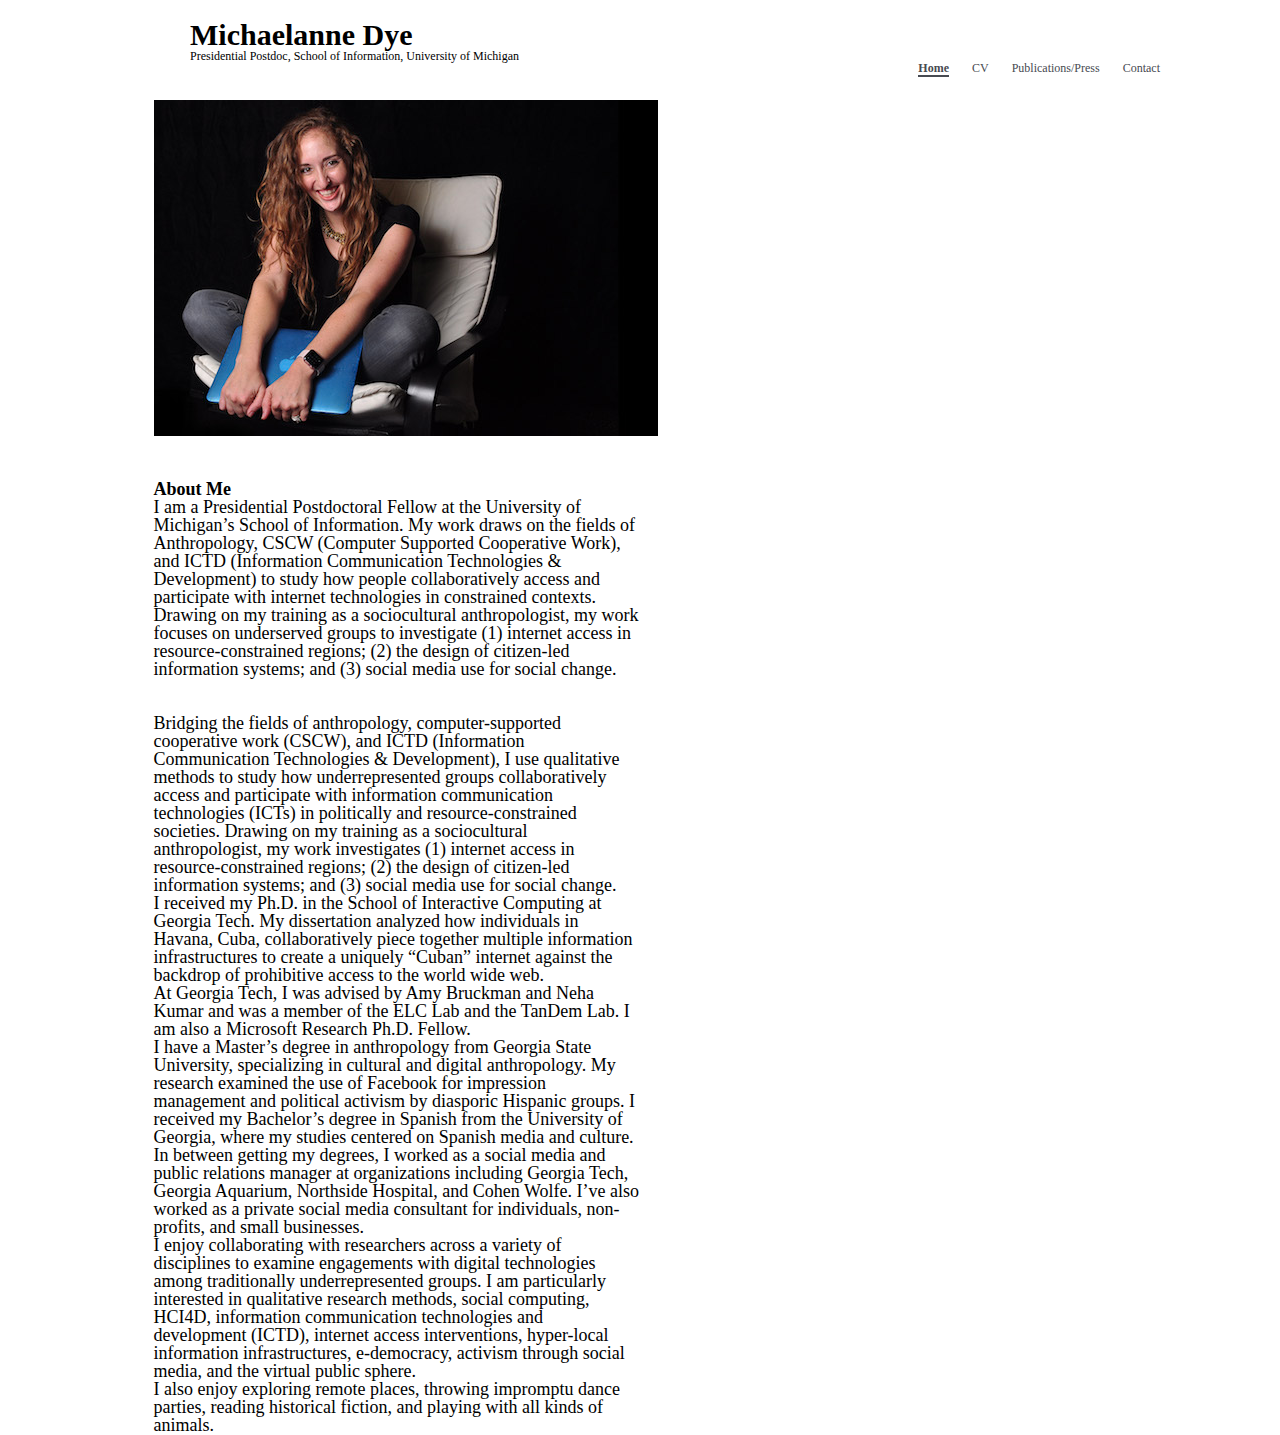
==== index.html @ f18c7cf3 "Add files via upload" ====
<html>
	<head>
		<meta charset="utf-8">
		<link rel="stylesheet" type="text/css" href="css/html5reset.css">
		<link rel="stylesheet" type="text/css" href="css/style.css">
		<title>Michaelanne Dye</title>

	</head>

	<body>
    <div class="skip"><a href="#main_index">Skip to Main Content</a></div>
    <div class="wrapper">
			<div class = "nav">
				<header id="main">
						<h1>Michaelanne Dye</h1>
						<p>Presidential Postdoc, School of Information, University of Michigan</p>
				</header>
				<nav>
					<ul>
						<li><a href="index.html" class = "active">Home</a></li>
						<li><a href="about.html">CV</a></li>
						<li><a href="portfolio.html">Publications/Press</a></li>
						<li><a href="contact.html">Contact</a></li>
					</ul>
				</nav>
			</div>
		<div class = "container">
			<div class="about-image">
				<img src="images/michaelanne3.jpg" id = "me" alt = "picture of me">
			</div>
			<div class="summary">
				<h2>About Me</h2>
				<p>I am a Presidential Postdoctoral Fellow at the University of Michigan’s School of Information.  My work draws on the fields of Anthropology, CSCW (Computer Supported Cooperative Work), and ICTD (Information Communication Technologies & Development) to study how people collaboratively access and participate with internet technologies in constrained contexts.</p>
				<p>Drawing on my training as a sociocultural anthropologist, my work focuses on underserved groups to investigate (1) internet access in resource-constrained regions; (2) the design of citizen-led information systems; and (3) social media use for social change.</p>
				<br>
				<br>
				<p>Bridging the fields of anthropology, computer-supported cooperative work (CSCW), and ICTD (Information Communication Technologies & Development), I use qualitative methods to study how underrepresented groups collaboratively access and participate with information communication technologies (ICTs) in politically and resource-constrained societies. Drawing on my training as a sociocultural anthropologist, my work investigates (1) internet access in resource-constrained regions; (2) the design of citizen-led information systems; and (3) social media use for social change.</p>
				<p>I received my Ph.D. in the School of Interactive Computing at Georgia Tech. My dissertation analyzed how individuals in Havana, Cuba, collaboratively piece together multiple information infrastructures to create a uniquely “Cuban” internet against the backdrop of prohibitive access to the world wide web.</p>
				<p>At Georgia Tech, I was advised by Amy Bruckman and Neha Kumar and was a member of the ELC Lab and the TanDem Lab.  I am also a Microsoft Research Ph.D. Fellow.</p>
				<p>I have a Master’s degree in anthropology from Georgia State University, specializing in cultural and digital anthropology. My research examined the use of Facebook for impression management and political activism by diasporic Hispanic groups. I received my Bachelor’s degree in Spanish from the University of Georgia, where my studies centered on Spanish media and culture.</p>
				<p>In between getting my degrees, I worked as a social media and public relations manager at organizations including Georgia Tech, Georgia Aquarium, Northside Hospital, and Cohen Wolfe. I’ve also worked as a private social media consultant for individuals, non-profits, and small businesses.</p>
				<p>I enjoy collaborating with researchers across a variety of disciplines to examine engagements with digital technologies among traditionally underrepresented groups. I am particularly interested in qualitative research methods, social computing, HCI4D, information communication technologies and development (ICTD), internet access interventions, hyper-local information infrastructures, e-democracy, activism through social media, and the virtual public sphere.</p>
				<p>I also enjoy exploring remote places, throwing impromptu dance parties, reading historical fiction, and playing with all kinds of animals.</p>
			</div>
		</div>
		

    </div>
    <footer>
      <div id="footer">
        <div class="footer_container">
          <a href="mailto:jezzhang@umich.edu" aria-label="Mail" target="_blank"><i class="fas fa-envelope"></i></a>
          <a href="https://www.linkedin.com/in/jessica-zhang-287b08150/" aria-label="Linkedin" target="_blank"><i class="fab fa-linkedin"></i></a>
          <a href="https://github.com/jezzhang/" aria-label="Github" target="-blank"><i class="fab fa-github"></i></a>
          <a href="https://www.facebook.com/jezzhang10" aria-label="Facebook" target="_blank"><i class="fab fa-facebook-square"></i></a>
        </div>
      </div>
    </footer>
  </body>
</html>
---- css/style.css ----
/* overlapping style */
html{
    scroll-behavior: smooth;

}

body{
  background-color: white;
  font-size: 18px;
  margin: 0;
  padding: 0;
}

.nav{
  vertical-align: middle;
  grid-column: 1 / -1;
  grid-row: 1 / span 1;

  grid-template-columns: 50% 50%;
  grid-template-rows: 1fr;

  font-size: 12px;
  background-color: #ffffff;
  padding: 20px;
  margin-left: 20px;
  padding-right: 100px;

}

#main {
  grid-column: 1 / span 1;
  grid-row: 1 / -1;

	margin: none;
  display: inline-block;
  text-align: left;
  padding-left: 150px;

}

nav {
  grid-column: 2 s/ span 1;
  grid-row: 1 / -1;
  text-align: right;

}

nav ul{
  list-style-type: none;
}

nav li{
  padding-right: 20px;
  display: inline-block;
}

nav a{
  color: #474A51;
  text-decoration: none;
}

nav a:hover{
  border-bottom: 1px solid #474A51;
}

nav a.active {
  border-bottom: 2px solid #474A51;
  background-color: transparent;
  font-weight: bold;

}


.skip a{
  background: white;
  left: 0;
  padding: 6px;
  position: absolute;
  top: -40px;
  -webkit-transition: top 1s ease-out;
  transition: top 1s ease-out;
  z-index: 1;
}

.skip a:focus{
  top:0px;
}

#footer {
  padding: 60px 0 40px;
  display: flex;
  align-items: center;
  justify-content: center;
  text-align: center;

  width: 100%;
}

h1 {
  font-size: 30px;

}


/* home page styling */

.wrapper{
  display: grid;
  grid-template-columns: 1fr;
  grid-template-rows: 80px 1fr 80px;

}

.container{
  grid-column: 1 / -1;
  grid-row: 2 / span 1;

  display: grid;
  grid-template-columns: 12% 38% 38% 12%;
  grid-template-rows: 400px 400px;

}

.about-image {
  padding-top: 20px;
  grid-column: 2 / 3;
  grid-row: 1 / span 1;

}

.summary {
  grid-column: 2 / span 1;
  grid-row: 2 / span 1;
}
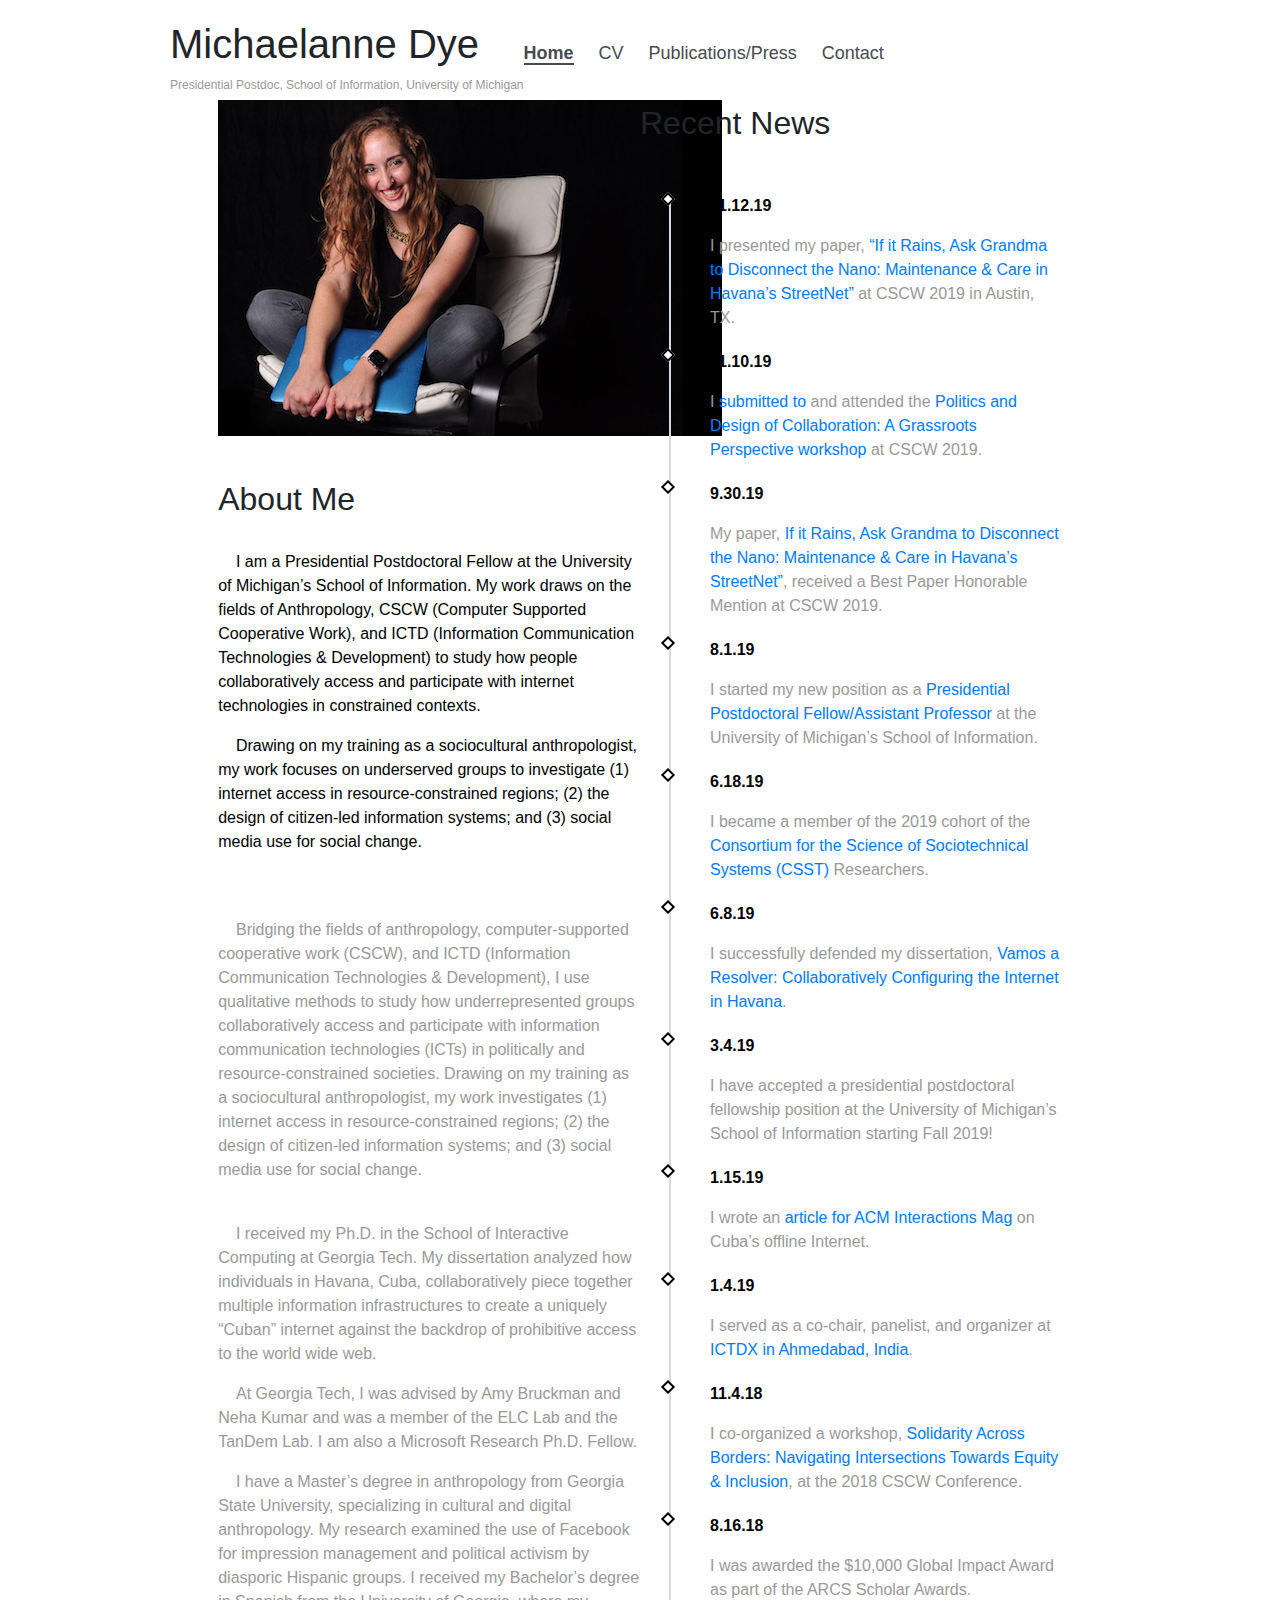
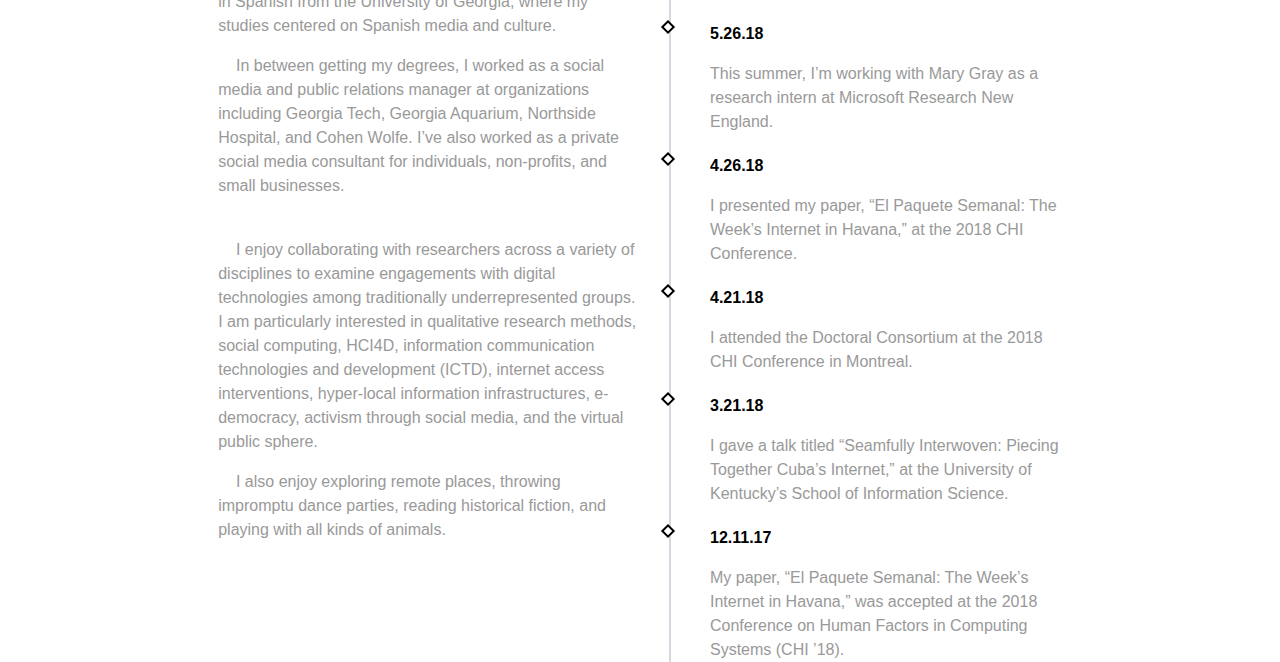
==== commit f75eabd3: "Add files via upload" ====
--- a/index.html
+++ b/index.html
@@ -3,6 +3,14 @@
 		<meta charset="utf-8">
 		<link rel="stylesheet" type="text/css" href="css/html5reset.css">
 		<link rel="stylesheet" type="text/css" href="css/style.css">
+
+		<link href="//maxcdn.bootstrapcdn.com/bootstrap/4.1.1/css/bootstrap.min.css" rel="stylesheet" id="bootstrap-css">
+		<script src="//maxcdn.bootstrapcdn.com/bootstrap/4.1.1/js/bootstrap.min.js"></script>
+		<script src="//cdnjs.cloudflare.com/ajax/libs/jquery/3.2.1/jquery.min.js"></script>
+
+		<link href="https://fonts.googleapis.com/css?family=Lato&display=swap" rel="stylesheet">
+
+
 		<title>Michaelanne Dye</title>
 
 	</head>
@@ -19,7 +27,7 @@
 					<ul>
 						<li><a href="index.html" class = "active">Home</a></li>
 						<li><a href="about.html">CV</a></li>
-						<li><a href="portfolio.html">Publications/Press</a></li>
+						<li><a href="publications.html">Publications/Press</a></li>
 						<li><a href="contact.html">Contact</a></li>
 					</ul>
 				</nav>
@@ -30,20 +38,94 @@
 			</div>
 			<div class="summary">
 				<h2>About Me</h2>
-				<p>I am a Presidential Postdoctoral Fellow at the University of Michigan’s School of Information.  My work draws on the fields of Anthropology, CSCW (Computer Supported Cooperative Work), and ICTD (Information Communication Technologies & Development) to study how people collaboratively access and participate with internet technologies in constrained contexts.</p>
-				<p>Drawing on my training as a sociocultural anthropologist, my work focuses on underserved groups to investigate (1) internet access in resource-constrained regions; (2) the design of citizen-led information systems; and (3) social media use for social change.</p>
+				<br>
+				<p class = "important_about">&nbsp;&nbsp;&nbsp;&nbsp;I am a Presidential Postdoctoral Fellow at the University of Michigan’s School of Information.  My work draws on the fields of Anthropology, CSCW (Computer Supported Cooperative Work), and ICTD (Information Communication Technologies & Development) to study how people collaboratively access and participate with internet technologies in constrained contexts.</p>
+				<p class = "important_about">&nbsp;&nbsp;&nbsp;&nbsp;Drawing on my training as a sociocultural anthropologist, my work focuses on underserved groups to investigate (1) internet access in resource-constrained regions; (2) the design of citizen-led information systems; and (3) social media use for social change.</p>
 				<br>
 				<br>
-				<p>Bridging the fields of anthropology, computer-supported cooperative work (CSCW), and ICTD (Information Communication Technologies & Development), I use qualitative methods to study how underrepresented groups collaboratively access and participate with information communication technologies (ICTs) in politically and resource-constrained societies. Drawing on my training as a sociocultural anthropologist, my work investigates (1) internet access in resource-constrained regions; (2) the design of citizen-led information systems; and (3) social media use for social change.</p>
-				<p>I received my Ph.D. in the School of Interactive Computing at Georgia Tech. My dissertation analyzed how individuals in Havana, Cuba, collaboratively piece together multiple information infrastructures to create a uniquely “Cuban” internet against the backdrop of prohibitive access to the world wide web.</p>
-				<p>At Georgia Tech, I was advised by Amy Bruckman and Neha Kumar and was a member of the ELC Lab and the TanDem Lab.  I am also a Microsoft Research Ph.D. Fellow.</p>
-				<p>I have a Master’s degree in anthropology from Georgia State University, specializing in cultural and digital anthropology. My research examined the use of Facebook for impression management and political activism by diasporic Hispanic groups. I received my Bachelor’s degree in Spanish from the University of Georgia, where my studies centered on Spanish media and culture.</p>
-				<p>In between getting my degrees, I worked as a social media and public relations manager at organizations including Georgia Tech, Georgia Aquarium, Northside Hospital, and Cohen Wolfe. I’ve also worked as a private social media consultant for individuals, non-profits, and small businesses.</p>
-				<p>I enjoy collaborating with researchers across a variety of disciplines to examine engagements with digital technologies among traditionally underrepresented groups. I am particularly interested in qualitative research methods, social computing, HCI4D, information communication technologies and development (ICTD), internet access interventions, hyper-local information infrastructures, e-democracy, activism through social media, and the virtual public sphere.</p>
-				<p>I also enjoy exploring remote places, throwing impromptu dance parties, reading historical fiction, and playing with all kinds of animals.</p>
+				<p>&nbsp;&nbsp;&nbsp;&nbsp;Bridging the fields of anthropology, computer-supported cooperative work (CSCW), and ICTD (Information Communication Technologies & Development), I use qualitative methods to study how underrepresented groups collaboratively access and participate with information communication technologies (ICTs) in politically and resource-constrained societies. Drawing on my training as a sociocultural anthropologist, my work investigates (1) internet access in resource-constrained regions; (2) the design of citizen-led information systems; and (3) social media use for social change.</p>
+				<br>
+				<p>&nbsp;&nbsp;&nbsp;&nbsp;I received my Ph.D. in the School of Interactive Computing at Georgia Tech. My dissertation analyzed how individuals in Havana, Cuba, collaboratively piece together multiple information infrastructures to create a uniquely “Cuban” internet against the backdrop of prohibitive access to the world wide web.</p>
+				<p>&nbsp;&nbsp;&nbsp;&nbsp;At Georgia Tech, I was advised by Amy Bruckman and Neha Kumar and was a member of the ELC Lab and the TanDem Lab.  I am also a Microsoft Research Ph.D. Fellow.</p>
+				<p>&nbsp;&nbsp;&nbsp;&nbsp;I have a Master’s degree in anthropology from Georgia State University, specializing in cultural and digital anthropology. My research examined the use of Facebook for impression management and political activism by diasporic Hispanic groups. I received my Bachelor’s degree in Spanish from the University of Georgia, where my studies centered on Spanish media and culture.</p>
+				<p>&nbsp;&nbsp;&nbsp;&nbsp;In between getting my degrees, I worked as a social media and public relations manager at organizations including Georgia Tech, Georgia Aquarium, Northside Hospital, and Cohen Wolfe. I’ve also worked as a private social media consultant for individuals, non-profits, and small businesses.</p>
+				<br>
+				<p>&nbsp;&nbsp;&nbsp;&nbsp;I enjoy collaborating with researchers across a variety of disciplines to examine engagements with digital technologies among traditionally underrepresented groups. I am particularly interested in qualitative research methods, social computing, HCI4D, information communication technologies and development (ICTD), internet access interventions, hyper-local information infrastructures, e-democracy, activism through social media, and the virtual public sphere.</p>
+				<p>&nbsp;&nbsp;&nbsp;&nbsp;I also enjoy exploring remote places, throwing impromptu dance parties, reading historical fiction, and playing with all kinds of animals.</p>
+			</div>
+			<div class="news">
+				<br>
+				<h2>Recent News</h2>
+				<br>
+				<ul class="timeline">
+					<li>
+						<p class="date">11.12.19</p>
+						<p> I presented my paper, <a href="https://michaelannedye.files.wordpress.com/2019/09/mdye_snet_2019.pdf">“If it Rains, Ask Grandma to Disconnect the Nano: Maintenance & Care in Havana’s StreetNet”</a> at CSCW 2019 in Austin, TX.</p>
+					</li>
+					<li>
+						<p class="date">11.10.19</p>
+						<p>I <a href= "https://cscw2019grassrootspolitics.files.wordpress.com/2019/10/mdye_cscw_grassroots_workshop-1.pdf"> submitted to</a> and attended the <a href="https://cscw2019grassrootspolitics.wordpress.com/"> Politics and Design of Collaboration: A Grassroots Perspective workshop</a> at CSCW 2019.</p>
+					</li>
+					<li>
+						<p class="date">9.30.19</p>
+						<p>My paper, <a href= "https://michaelannedye.files.wordpress.com/2019/09/mdye_snet_2019.pdf"> If it Rains, Ask Grandma to Disconnect the Nano: Maintenance & Care in Havana’s StreetNet”</a>, received a Best Paper Honorable Mention at CSCW 2019.</p>
+					</li>
+					<li>
+						<p class="date">8.1.19</p>
+						<p>I started my new position as a <a href = "http://presidentspostdoc.umich.edu/fellows.php"> Presidential Postdoctoral Fellow/Assistant Professor </a> at the University of Michigan’s School of Information.</p>
+					</li>
+					<li>
+						<p class="date">6.18.19</p>
+						<p>I became a member of the 2019 cohort of the <a href = "https://sociotech.net/about-csst/"> Consortium for the Science of Sociotechnical Systems (CSST)</a> Researchers.</p>
+					</li>
+					<li>
+						<p class="date">6.8.19</p>
+						<p>I successfully defended my dissertation, <a href="https://smartech.gatech.edu/bitstream/handle/1853/61759/DYE-DISSERTATION-2019.pdf"> Vamos a Resolver: Collaboratively Configuring the Internet in Havana</a>.</p>
+					</li>
+					<li>
+						<p class="date">3.4.19</p>
+						<p>I have accepted a presidential postdoctoral fellowship position at the University of Michigan’s School of Information starting Fall 2019!</p>
+					</li>
+					<li>
+						<p class="date">1.15.19</p>
+						<p>I wrote an <a href = "https://michaelannedye.files.wordpress.com/2019/05/dye_acm_elpaquete_2019.pdf"> article for ACM Interactions Mag</a> on Cuba’s offline Internet.</p>
+					</li>
+					<li>
+						<p class="date">1.4.19</p>
+						<p>I served as a co-chair, panelist, and organizer at <a href=https://www.ictdx.org/> ICTDX in Ahmedabad, India</a>.</p>
+					</li>
+					<li>
+						<p class="date">11.4.18</p>
+						<p>I co-organized a workshop, <a href = "https://cscwsolidarity.wordpress.com/?">Solidarity Across Borders: Navigating Intersections Towards Equity & Inclusion</a>, at the 2018 CSCW Conference.</p>
+					</li>
+					<li>
+						<p class="date">8.16.18</p>
+						<p>I was awarded the $10,000 Global Impact Award as part of the ARCS Scholar Awards.</p>
+					</li>
+					<li>
+						<p class="date">5.26.18</p>
+						<p>This summer, I’m working with Mary Gray as a research intern at Microsoft Research New England.</p>
+					</li>
+					<li>
+						<p class="date">4.26.18</p>
+						<p> I presented my paper,  “El Paquete Semanal: The Week’s Internet in Havana,” at the 2018 CHI Conference.</p>
+					</li>
+					<li>
+						<p class="date">4.21.18</p>
+						<p>I attended the Doctoral Consortium at the 2018 CHI Conference in Montreal.</p>
+					</li>
+					<li>
+						<p class="date">3.21.18</p>
+						<p>I gave a talk titled “Seamfully Interwoven: Piecing Together Cuba’s Internet,” at the University of Kentucky’s School of Information Science.</p>
+					</li>
+					<li>
+						<p class="date">12.11.17</p>
+						<p>My paper, “El Paquete Semanal: The Week’s Internet in Havana,” was accepted at the 2018 Conference on Human Factors in Computing Systems (CHI ’18).</p>
+					</li>
+				</ul>
+
 			</div>
 		</div>
-		
 
     </div>
     <footer>
--- a/css/style.css
+++ b/css/style.css
@@ -9,6 +9,24 @@
   font-size: 18px;
   margin: 0;
   padding: 0;
+  font-family: "Lato", serif;
+
+}
+
+p {
+  color: #999;
+
+}
+
+h1 {
+  font-size: 30px;
+
+}
+
+h2 {
+  font-size: 22px;
+  font-weight: bolder;
+
 }
 
 .nav{
@@ -16,14 +34,15 @@
   grid-column: 1 / -1;
   grid-row: 1 / span 1;
 
+  display: grid;
   grid-template-columns: 50% 50%;
   grid-template-rows: 1fr;
 
   font-size: 12px;
   background-color: #ffffff;
-  padding: 20px;
+  padding-top: 20px;
   margin-left: 20px;
-  padding-right: 100px;
+  padding-right: 30px;
 
 }
 
@@ -34,14 +53,17 @@
 	margin: none;
   display: inline-block;
   text-align: left;
-  padding-left: 150px;
+
 
 }
 
 nav {
-  grid-column: 2 s/ span 1;
+  grid-column: 2 / span 1;
   grid-row: 1 / -1;
   text-align: right;
+  font-size: 18px;
+  padding-top: 20px;
+
 
 }
 
@@ -50,7 +72,6 @@
 }
 
 nav li{
-  padding-right: 20px;
   display: inline-block;
 }
 
@@ -86,6 +107,12 @@
   top:0px;
 }
 
+.date {
+  color: black;
+  font-weight: bold;
+
+}
+
 #footer {
   padding: 60px 0 40px;
   display: flex;
@@ -96,10 +123,9 @@
   width: 100%;
 }
 
-h1 {
-  font-size: 30px;
-
-}
+
+
+
 
 
 /* home page styling */
@@ -111,24 +137,132 @@
 
 }
 
-.container{
+.container {
   grid-column: 1 / -1;
   grid-row: 2 / span 1;
 
   display: grid;
-  grid-template-columns: 12% 38% 38% 12%;
-  grid-template-rows: 400px 400px;
-
+  grid-template-columns: 10% 80% 10%;
+  grid-template-rows: 8% 42% 50%;
+
+}
+.important_about {
+  color: black;
 }
 
 .about-image {
-  padding-top: 20px;
+  padding-top: 80px;
   grid-column: 2 / 3;
   grid-row: 1 / span 1;
 
+  margin-left: auto;
+  margin-right: auto;
+  display: block;
 }
 
 .summary {
-  grid-column: 2 / span 1;
-  grid-row: 2 / span 1;
-}
+  grid-column: 2 / 3;
+  grid-row: 2 / 3;
+  padding-bottom: 90px;
+}
+
+.news {
+  grid-column: 2 / 3;
+  grid-row: 3 / 4;
+  padding-top: 90px;
+}
+
+
+a {
+  text-decoration: none;
+  background-color: transparent;
+}
+
+ul.timeline {
+    list-style-type: none;
+    position: relative;
+}
+ul.timeline:before {
+    content: ' ';
+    background: #d4d9df;
+    display: inline-block;
+    position: absolute;
+    left: 29px;
+    width: 2px;
+    height: 100%;
+    z-index: 400;
+}
+ul.timeline > li {
+    margin: 20px 0;
+    padding-left: 70px;
+}
+ul.timeline > li:before {
+    content: ' ';
+    background: white;
+    display: inline-block;
+    position: absolute;
+    /* border-radius: 50%; */
+    transform: rotate(45deg);
+    border: 2px solid black;
+    left: 23px;
+    width: 10px;
+    height: 10px;
+    z-index: 400;
+}
+
+@media screen and (min-width: 600px) and (max-width: 1000px) {
+}
+
+@media screen and (min-width: 1000px){
+
+  .nav {
+      padding-right: 100px;
+  }
+
+  #main {
+    padding-left: 150px;
+
+  }
+
+  nav {
+    font-size: 18px;
+
+  }
+
+  nav li{
+    padding-right: 20px;
+  }
+
+
+  .container{
+    grid-column: 1 / -1;
+    grid-row: 2 / span 1;
+
+    display: grid;
+    grid-template-columns: 12% 38% 38% 12%;
+    grid-template-rows: 400px 400px;
+
+  }
+
+  .about-image {
+    padding-top: 20px;
+    grid-column: 2 / 3;
+    grid-row: 1 / span 1;
+
+    margin-left: 0;
+    margin-right: 0;
+    }
+  }
+
+  .summary {
+    grid-column: 2 / span 1;
+    grid-row: 2 / span 1;
+    padding-bottom: 0px;
+  }
+
+  .news {
+    grid-column: 3 / 4;
+    grid-row: 1 / -1;
+    padding-top: 0px;
+  }
+}
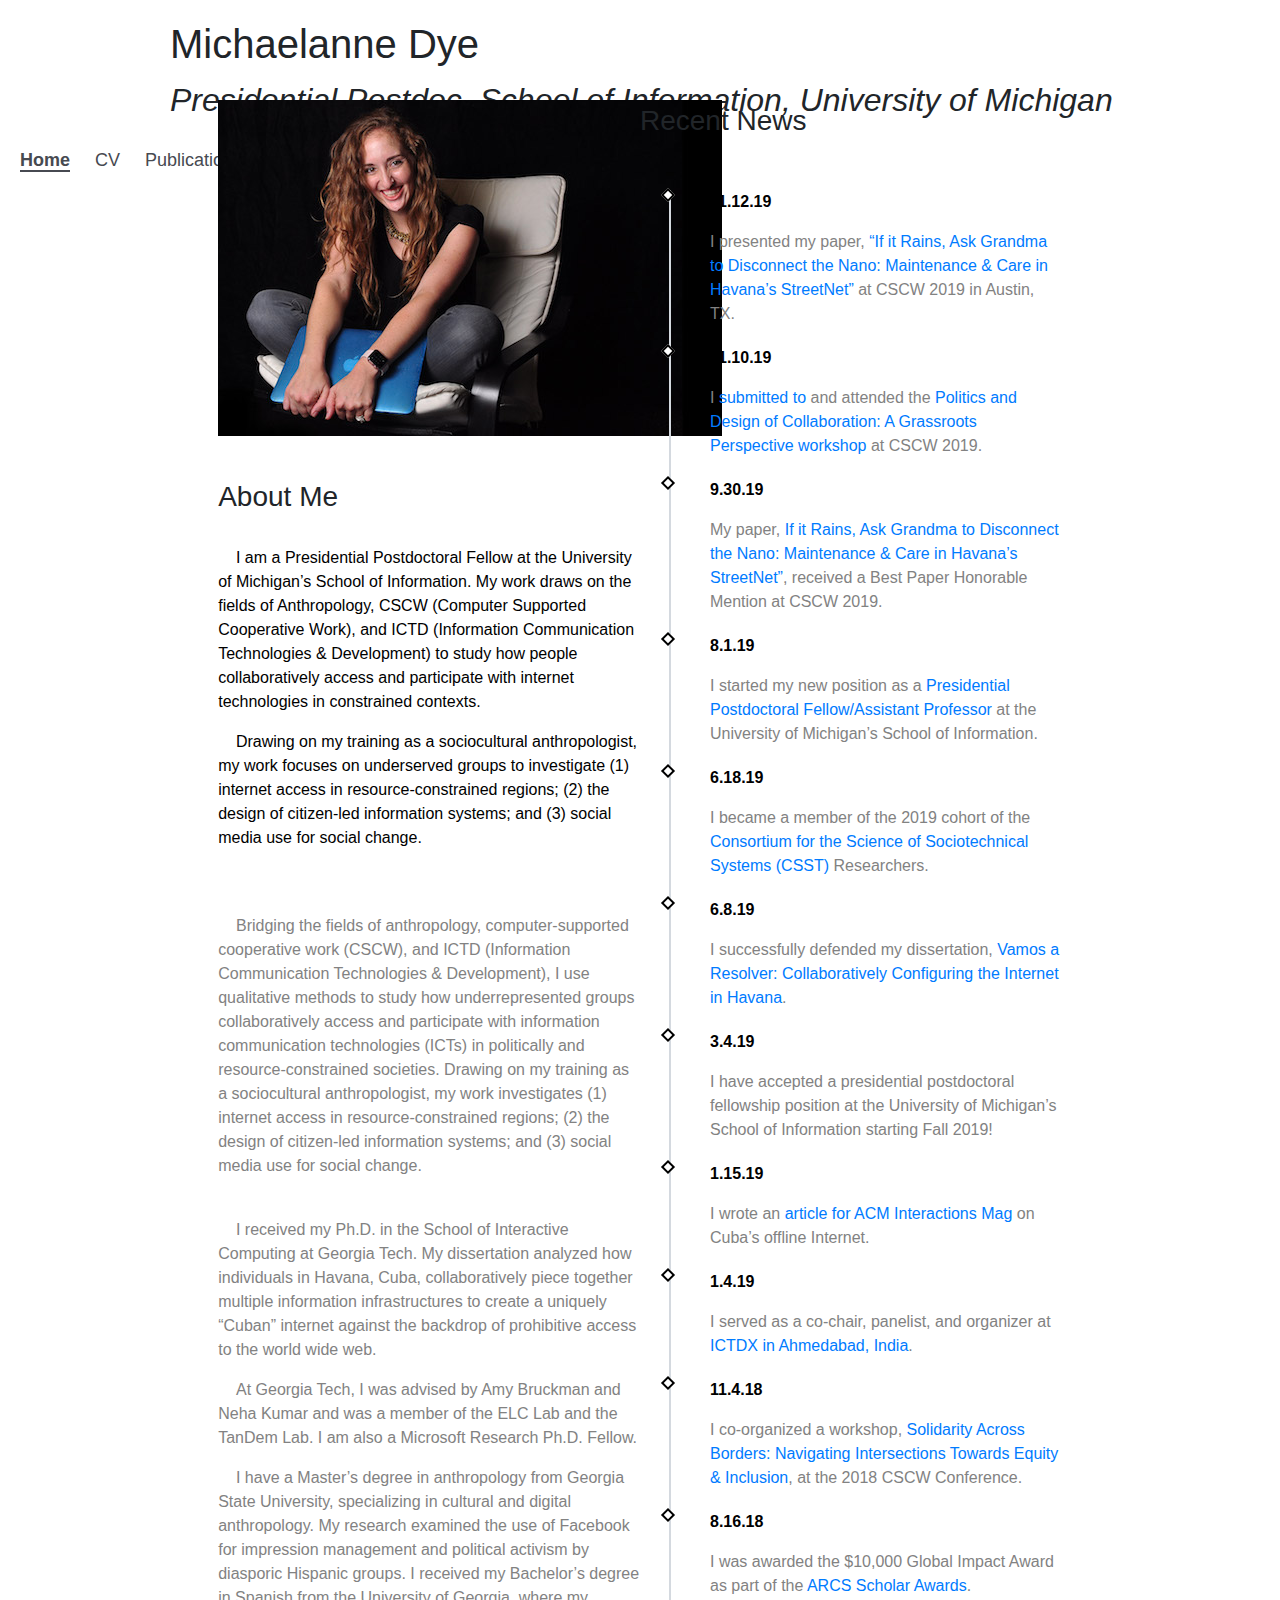
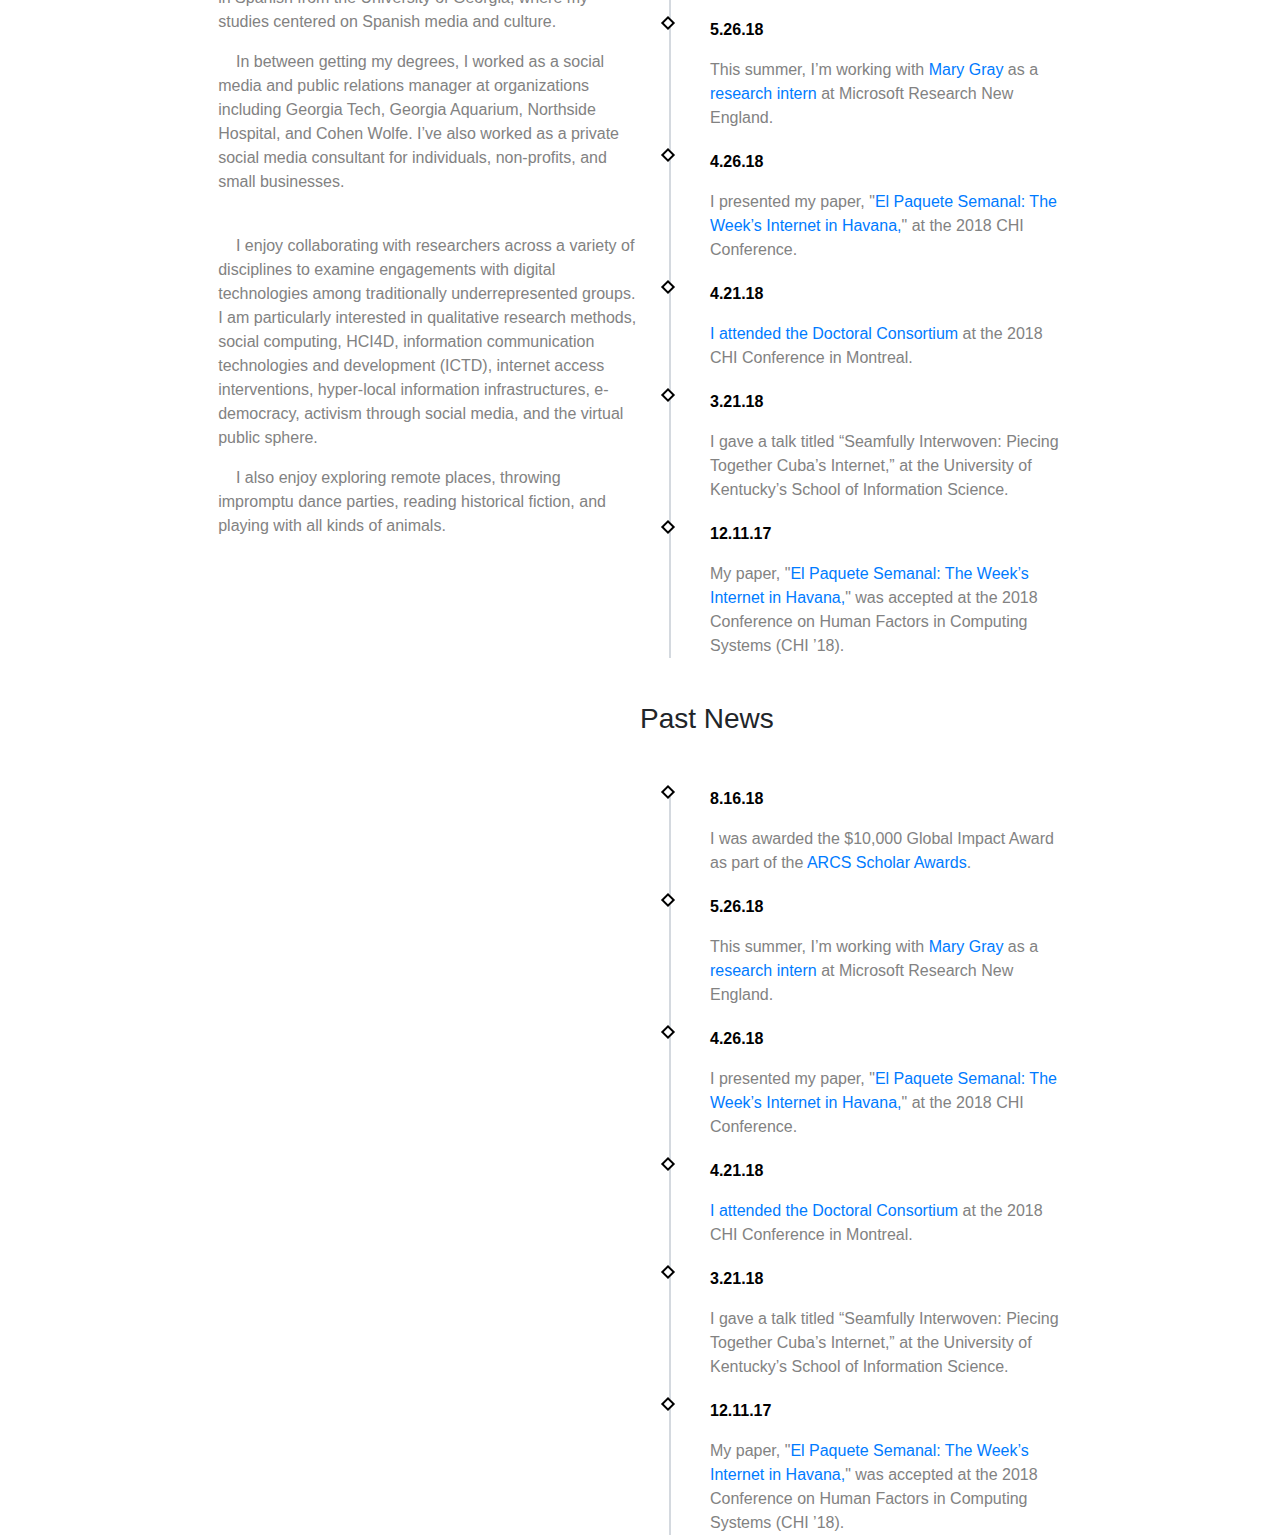
==== commit 1701fd74: "Add files via upload" ====
--- a/index.html
+++ b/index.html
@@ -8,7 +8,7 @@
 		<script src="//maxcdn.bootstrapcdn.com/bootstrap/4.1.1/js/bootstrap.min.js"></script>
 		<script src="//cdnjs.cloudflare.com/ajax/libs/jquery/3.2.1/jquery.min.js"></script>
 
-		<link href="https://fonts.googleapis.com/css?family=Lato&display=swap" rel="stylesheet">
+		<link href="https://fonts.googleapis.com/css?family=Crimson+Text&display=swap" rel="stylesheet">
 
 
 		<title>Michaelanne Dye</title>
@@ -21,7 +21,7 @@
 			<div class = "nav">
 				<header id="main">
 						<h1>Michaelanne Dye</h1>
-						<p>Presidential Postdoc, School of Information, University of Michigan</p>
+						<h2 class="description">Presidential Postdoc, School of Information, University of Michigan</h2>
 				</header>
 				<nav>
 					<ul>
@@ -32,100 +32,129 @@
 					</ul>
 				</nav>
 			</div>
-		<div class = "container">
-			<div class="about-image">
-				<img src="images/michaelanne3.jpg" id = "me" alt = "picture of me">
+			<div class = "container">
+				<div class="about-image">
+					<img src="images/michaelanne3.jpg" id = "me" alt = "picture of me">
+				</div>
+				<div class="summary">
+					<h3>About Me</h3>
+					<br>
+					<p class = "important_about">&nbsp;&nbsp;&nbsp;&nbsp;I am a Presidential Postdoctoral Fellow at the University of Michigan’s School of Information.  My work draws on the fields of Anthropology, CSCW (Computer Supported Cooperative Work), and ICTD (Information Communication Technologies & Development) to study how people collaboratively access and participate with internet technologies in constrained contexts.</p>
+					<p class = "important_about">&nbsp;&nbsp;&nbsp;&nbsp;Drawing on my training as a sociocultural anthropologist, my work focuses on underserved groups to investigate (1) internet access in resource-constrained regions; (2) the design of citizen-led information systems; and (3) social media use for social change.</p>
+					<br>
+					<br>
+					<p>&nbsp;&nbsp;&nbsp;&nbsp;Bridging the fields of anthropology, computer-supported cooperative work (CSCW), and ICTD (Information Communication Technologies & Development), I use qualitative methods to study how underrepresented groups collaboratively access and participate with information communication technologies (ICTs) in politically and resource-constrained societies. Drawing on my training as a sociocultural anthropologist, my work investigates (1) internet access in resource-constrained regions; (2) the design of citizen-led information systems; and (3) social media use for social change.</p>
+					<br>
+					<p>&nbsp;&nbsp;&nbsp;&nbsp;I received my Ph.D. in the School of Interactive Computing at Georgia Tech. My dissertation analyzed how individuals in Havana, Cuba, collaboratively piece together multiple information infrastructures to create a uniquely “Cuban” internet against the backdrop of prohibitive access to the world wide web.</p>
+					<p>&nbsp;&nbsp;&nbsp;&nbsp;At Georgia Tech, I was advised by Amy Bruckman and Neha Kumar and was a member of the ELC Lab and the TanDem Lab.  I am also a Microsoft Research Ph.D. Fellow.</p>
+					<p>&nbsp;&nbsp;&nbsp;&nbsp;I have a Master’s degree in anthropology from Georgia State University, specializing in cultural and digital anthropology. My research examined the use of Facebook for impression management and political activism by diasporic Hispanic groups. I received my Bachelor’s degree in Spanish from the University of Georgia, where my studies centered on Spanish media and culture.</p>
+					<p>&nbsp;&nbsp;&nbsp;&nbsp;In between getting my degrees, I worked as a social media and public relations manager at organizations including Georgia Tech, Georgia Aquarium, Northside Hospital, and Cohen Wolfe. I’ve also worked as a private social media consultant for individuals, non-profits, and small businesses.</p>
+					<br>
+					<p>&nbsp;&nbsp;&nbsp;&nbsp;I enjoy collaborating with researchers across a variety of disciplines to examine engagements with digital technologies among traditionally underrepresented groups. I am particularly interested in qualitative research methods, social computing, HCI4D, information communication technologies and development (ICTD), internet access interventions, hyper-local information infrastructures, e-democracy, activism through social media, and the virtual public sphere.</p>
+					<p>&nbsp;&nbsp;&nbsp;&nbsp;I also enjoy exploring remote places, throwing impromptu dance parties, reading historical fiction, and playing with all kinds of animals.</p>
+				</div>
+				<div class="news">
+					<br>
+					<h3>Recent News</h3>
+					<br>
+					<ul class="timeline">
+						<li>
+							<p class="date">11.12.19</p>
+							<p> I presented my paper, <a href="https://michaelannedye.files.wordpress.com/2019/09/mdye_snet_2019.pdf">“If it Rains, Ask Grandma to Disconnect the Nano: Maintenance & Care in Havana’s StreetNet”</a> at CSCW 2019 in Austin, TX.</p>
+						</li>
+						<li>
+							<p class="date">11.10.19</p>
+							<p>I <a href= "https://cscw2019grassrootspolitics.files.wordpress.com/2019/10/mdye_cscw_grassroots_workshop-1.pdf"> submitted to</a> and attended the <a href="https://cscw2019grassrootspolitics.wordpress.com/"> Politics and Design of Collaboration: A Grassroots Perspective workshop</a> at CSCW 2019.</p>
+						</li>
+						<li>
+							<p class="date">9.30.19</p>
+							<p>My paper, <a href= "https://michaelannedye.files.wordpress.com/2019/09/mdye_snet_2019.pdf"> If it Rains, Ask Grandma to Disconnect the Nano: Maintenance & Care in Havana’s StreetNet”</a>, received a Best Paper Honorable Mention at CSCW 2019.</p>
+						</li>
+						<li>
+							<p class="date">8.1.19</p>
+							<p>I started my new position as a <a href = "http://presidentspostdoc.umich.edu/fellows.php"> Presidential Postdoctoral Fellow/Assistant Professor </a> at the University of Michigan’s School of Information.</p>
+						</li>
+						<li>
+							<p class="date">6.18.19</p>
+							<p>I became a member of the 2019 cohort of the <a href = "https://sociotech.net/about-csst/"> Consortium for the Science of Sociotechnical Systems (CSST)</a> Researchers.</p>
+						</li>
+						<li>
+							<p class="date">6.8.19</p>
+							<p>I successfully defended my dissertation, <a href="https://smartech.gatech.edu/bitstream/handle/1853/61759/DYE-DISSERTATION-2019.pdf"> Vamos a Resolver: Collaboratively Configuring the Internet in Havana</a>.</p>
+						</li>
+						<li>
+							<p class="date">3.4.19</p>
+							<p>I have accepted a presidential postdoctoral fellowship position at the University of Michigan’s School of Information starting Fall 2019!</p>
+						</li>
+						<li>
+							<p class="date">1.15.19</p>
+							<p>I wrote an <a href = "https://michaelannedye.files.wordpress.com/2019/05/dye_acm_elpaquete_2019.pdf"> article for ACM Interactions Mag</a> on Cuba’s offline Internet.</p>
+						</li>
+						<li>
+							<p class="date">1.4.19</p>
+							<p>I served as a co-chair, panelist, and organizer at <a href=https://www.ictdx.org/> ICTDX in Ahmedabad, India</a>.</p>
+						</li>
+						<li>
+							<p class="date">11.4.18</p>
+							<p>I co-organized a workshop, <a href = "https://cscwsolidarity.wordpress.com/?">Solidarity Across Borders: Navigating Intersections Towards Equity & Inclusion</a>, at the 2018 CSCW Conference.</p>
+						</li>
+						<li>
+							<p class="date">8.16.18</p>
+							<p>I was awarded the $10,000 Global Impact Award as part of the <a href="https://atlanta.arcsfoundation.org/scholars/current-scholars">ARCS Scholar Awards</a>.</p>
+						</li>
+						<li>
+							<p class="date">5.26.18</p>
+							<p>This summer, I’m working with <a href="http://marylgray.org/"> Mary Gray</a> as a <a href="https://socialmediacollective.org/2018/04/03/smc-interns-2018/"> research intern</a> at Microsoft Research New England.</p>
+						</li>
+						<li>
+							<p class="date">4.26.18</p>
+							<p> I presented my paper,  "<a href="https://michaelannedye.files.wordpress.com/2018/03/dye_el-paquete_chi_2018.pdf">El Paquete Semanal: The Week’s Internet in Havana,</a>" at the 2018 CHI Conference.</p>
+						</li>
+						<li>
+							<p class="date">4.21.18</p>
+							<p><a href="https://dl.acm.org/citation.cfm?id=3173022">I attended the Doctoral Consortium</a> at the 2018 CHI Conference in Montreal.</p>
+						</li>
+						<li>
+							<p class="date">3.21.18</p>
+							<p>I gave a talk titled “Seamfully Interwoven: Piecing Together Cuba’s Internet,” at the University of Kentucky’s School of Information Science.</p>
+						</li>
+						<li>
+							<p class="date">12.11.17</p>
+							<p>My paper, "<a href="https://michaelannedye.files.wordpress.com/2018/01/el-paquete-chi.pdf">El Paquete Semanal: The Week’s Internet in Havana,</a>" was accepted at the 2018 Conference on Human Factors in Computing Systems (CHI ’18).</p>
+						</li>
+					</ul>
+					<br>
+					<h3>Past News</h3>
+					<br>
+					<ul class="timeline">
+						<li>
+							<p class="date">8.16.18</p>
+							<p>I was awarded the $10,000 Global Impact Award as part of the <a href="https://atlanta.arcsfoundation.org/scholars/current-scholars">ARCS Scholar Awards</a>.</p>
+						</li>
+						<li>
+							<p class="date">5.26.18</p>
+							<p>This summer, I’m working with <a href="http://marylgray.org/"> Mary Gray</a> as a <a href="https://socialmediacollective.org/2018/04/03/smc-interns-2018/"> research intern</a> at Microsoft Research New England.</p>
+						</li>
+						<li>
+							<p class="date">4.26.18</p>
+							<p> I presented my paper,  "<a href="https://michaelannedye.files.wordpress.com/2018/03/dye_el-paquete_chi_2018.pdf">El Paquete Semanal: The Week’s Internet in Havana,</a>" at the 2018 CHI Conference.</p>
+						</li>
+						<li>
+							<p class="date">4.21.18</p>
+							<p><a href="https://dl.acm.org/citation.cfm?id=3173022">I attended the Doctoral Consortium</a> at the 2018 CHI Conference in Montreal.</p>
+						</li>
+						<li>
+							<p class="date">3.21.18</p>
+							<p>I gave a talk titled “Seamfully Interwoven: Piecing Together Cuba’s Internet,” at the University of Kentucky’s School of Information Science.</p>
+						</li>
+						<li>
+							<p class="date">12.11.17</p>
+							<p>My paper, "<a href="https://michaelannedye.files.wordpress.com/2018/01/el-paquete-chi.pdf">El Paquete Semanal: The Week’s Internet in Havana,</a>" was accepted at the 2018 Conference on Human Factors in Computing Systems (CHI ’18).</p>
+						</li>
+					</ul>
+
+				</div>
 			</div>
-			<div class="summary">
-				<h2>About Me</h2>
-				<br>
-				<p class = "important_about">&nbsp;&nbsp;&nbsp;&nbsp;I am a Presidential Postdoctoral Fellow at the University of Michigan’s School of Information.  My work draws on the fields of Anthropology, CSCW (Computer Supported Cooperative Work), and ICTD (Information Communication Technologies & Development) to study how people collaboratively access and participate with internet technologies in constrained contexts.</p>
-				<p class = "important_about">&nbsp;&nbsp;&nbsp;&nbsp;Drawing on my training as a sociocultural anthropologist, my work focuses on underserved groups to investigate (1) internet access in resource-constrained regions; (2) the design of citizen-led information systems; and (3) social media use for social change.</p>
-				<br>
-				<br>
-				<p>&nbsp;&nbsp;&nbsp;&nbsp;Bridging the fields of anthropology, computer-supported cooperative work (CSCW), and ICTD (Information Communication Technologies & Development), I use qualitative methods to study how underrepresented groups collaboratively access and participate with information communication technologies (ICTs) in politically and resource-constrained societies. Drawing on my training as a sociocultural anthropologist, my work investigates (1) internet access in resource-constrained regions; (2) the design of citizen-led information systems; and (3) social media use for social change.</p>
-				<br>
-				<p>&nbsp;&nbsp;&nbsp;&nbsp;I received my Ph.D. in the School of Interactive Computing at Georgia Tech. My dissertation analyzed how individuals in Havana, Cuba, collaboratively piece together multiple information infrastructures to create a uniquely “Cuban” internet against the backdrop of prohibitive access to the world wide web.</p>
-				<p>&nbsp;&nbsp;&nbsp;&nbsp;At Georgia Tech, I was advised by Amy Bruckman and Neha Kumar and was a member of the ELC Lab and the TanDem Lab.  I am also a Microsoft Research Ph.D. Fellow.</p>
-				<p>&nbsp;&nbsp;&nbsp;&nbsp;I have a Master’s degree in anthropology from Georgia State University, specializing in cultural and digital anthropology. My research examined the use of Facebook for impression management and political activism by diasporic Hispanic groups. I received my Bachelor’s degree in Spanish from the University of Georgia, where my studies centered on Spanish media and culture.</p>
-				<p>&nbsp;&nbsp;&nbsp;&nbsp;In between getting my degrees, I worked as a social media and public relations manager at organizations including Georgia Tech, Georgia Aquarium, Northside Hospital, and Cohen Wolfe. I’ve also worked as a private social media consultant for individuals, non-profits, and small businesses.</p>
-				<br>
-				<p>&nbsp;&nbsp;&nbsp;&nbsp;I enjoy collaborating with researchers across a variety of disciplines to examine engagements with digital technologies among traditionally underrepresented groups. I am particularly interested in qualitative research methods, social computing, HCI4D, information communication technologies and development (ICTD), internet access interventions, hyper-local information infrastructures, e-democracy, activism through social media, and the virtual public sphere.</p>
-				<p>&nbsp;&nbsp;&nbsp;&nbsp;I also enjoy exploring remote places, throwing impromptu dance parties, reading historical fiction, and playing with all kinds of animals.</p>
-			</div>
-			<div class="news">
-				<br>
-				<h2>Recent News</h2>
-				<br>
-				<ul class="timeline">
-					<li>
-						<p class="date">11.12.19</p>
-						<p> I presented my paper, <a href="https://michaelannedye.files.wordpress.com/2019/09/mdye_snet_2019.pdf">“If it Rains, Ask Grandma to Disconnect the Nano: Maintenance & Care in Havana’s StreetNet”</a> at CSCW 2019 in Austin, TX.</p>
-					</li>
-					<li>
-						<p class="date">11.10.19</p>
-						<p>I <a href= "https://cscw2019grassrootspolitics.files.wordpress.com/2019/10/mdye_cscw_grassroots_workshop-1.pdf"> submitted to</a> and attended the <a href="https://cscw2019grassrootspolitics.wordpress.com/"> Politics and Design of Collaboration: A Grassroots Perspective workshop</a> at CSCW 2019.</p>
-					</li>
-					<li>
-						<p class="date">9.30.19</p>
-						<p>My paper, <a href= "https://michaelannedye.files.wordpress.com/2019/09/mdye_snet_2019.pdf"> If it Rains, Ask Grandma to Disconnect the Nano: Maintenance & Care in Havana’s StreetNet”</a>, received a Best Paper Honorable Mention at CSCW 2019.</p>
-					</li>
-					<li>
-						<p class="date">8.1.19</p>
-						<p>I started my new position as a <a href = "http://presidentspostdoc.umich.edu/fellows.php"> Presidential Postdoctoral Fellow/Assistant Professor </a> at the University of Michigan’s School of Information.</p>
-					</li>
-					<li>
-						<p class="date">6.18.19</p>
-						<p>I became a member of the 2019 cohort of the <a href = "https://sociotech.net/about-csst/"> Consortium for the Science of Sociotechnical Systems (CSST)</a> Researchers.</p>
-					</li>
-					<li>
-						<p class="date">6.8.19</p>
-						<p>I successfully defended my dissertation, <a href="https://smartech.gatech.edu/bitstream/handle/1853/61759/DYE-DISSERTATION-2019.pdf"> Vamos a Resolver: Collaboratively Configuring the Internet in Havana</a>.</p>
-					</li>
-					<li>
-						<p class="date">3.4.19</p>
-						<p>I have accepted a presidential postdoctoral fellowship position at the University of Michigan’s School of Information starting Fall 2019!</p>
-					</li>
-					<li>
-						<p class="date">1.15.19</p>
-						<p>I wrote an <a href = "https://michaelannedye.files.wordpress.com/2019/05/dye_acm_elpaquete_2019.pdf"> article for ACM Interactions Mag</a> on Cuba’s offline Internet.</p>
-					</li>
-					<li>
-						<p class="date">1.4.19</p>
-						<p>I served as a co-chair, panelist, and organizer at <a href=https://www.ictdx.org/> ICTDX in Ahmedabad, India</a>.</p>
-					</li>
-					<li>
-						<p class="date">11.4.18</p>
-						<p>I co-organized a workshop, <a href = "https://cscwsolidarity.wordpress.com/?">Solidarity Across Borders: Navigating Intersections Towards Equity & Inclusion</a>, at the 2018 CSCW Conference.</p>
-					</li>
-					<li>
-						<p class="date">8.16.18</p>
-						<p>I was awarded the $10,000 Global Impact Award as part of the ARCS Scholar Awards.</p>
-					</li>
-					<li>
-						<p class="date">5.26.18</p>
-						<p>This summer, I’m working with Mary Gray as a research intern at Microsoft Research New England.</p>
-					</li>
-					<li>
-						<p class="date">4.26.18</p>
-						<p> I presented my paper,  “El Paquete Semanal: The Week’s Internet in Havana,” at the 2018 CHI Conference.</p>
-					</li>
-					<li>
-						<p class="date">4.21.18</p>
-						<p>I attended the Doctoral Consortium at the 2018 CHI Conference in Montreal.</p>
-					</li>
-					<li>
-						<p class="date">3.21.18</p>
-						<p>I gave a talk titled “Seamfully Interwoven: Piecing Together Cuba’s Internet,” at the University of Kentucky’s School of Information Science.</p>
-					</li>
-					<li>
-						<p class="date">12.11.17</p>
-						<p>My paper, “El Paquete Semanal: The Week’s Internet in Havana,” was accepted at the 2018 Conference on Human Factors in Computing Systems (CHI ’18).</p>
-					</li>
-				</ul>
-
-			</div>
-		</div>
 
     </div>
     <footer>
--- a/css/style.css
+++ b/css/style.css
@@ -9,24 +9,39 @@
   font-size: 18px;
   margin: 0;
   padding: 0;
-  font-family: "Lato", serif;
+  font-family: 'Crimson Text', serif;
 
 }
 
 p {
-  color: #999;
+  color: #828282;
+  font-size: 12px;
 
 }
 
 h1 {
-  font-size: 30px;
+  font-size: 25px;
 
 }
 
 h2 {
-  font-size: 22px;
+  font-size: 10px;
+  padding-top: 8px;
+  font-style: italic;
+}
+
+h3 {
+  padding-top: 20px;
+  font-size: 15px;
   font-weight: bolder;
 
+}
+
+
+
+.container {
+  grid-column: 1 / -1;
+  grid-row: 2 / span 1;
 }
 
 .nav{
@@ -54,14 +69,13 @@
   display: inline-block;
   text-align: left;
 
-
 }
 
 nav {
   grid-column: 2 / span 1;
   grid-row: 1 / -1;
   text-align: right;
-  font-size: 18px;
+  font-size: 12px;
   padding-top: 20px;
 
 
@@ -126,8 +140,6 @@
 
 
 
-
-
 /* home page styling */
 
 .wrapper{
@@ -141,34 +153,28 @@
   grid-column: 1 / -1;
   grid-row: 2 / span 1;
 
-  display: grid;
-  grid-template-columns: 10% 80% 10%;
-  grid-template-rows: 8% 42% 50%;
-
 }
 .important_about {
   color: black;
 }
 
 .about-image {
-  padding-top: 80px;
+  padding-top: 20px;
   grid-column: 2 / 3;
   grid-row: 1 / span 1;
-
-  margin-left: auto;
-  margin-right: auto;
-  display: block;
+  text-align: center;
+
 }
 
 .summary {
   grid-column: 2 / 3;
-  grid-row: 2 / 3;
+  grid-row: 3 / 4;
   padding-bottom: 90px;
 }
 
 .news {
   grid-column: 2 / 3;
-  grid-row: 3 / 4;
+  grid-row: 3 / -1;
   padding-top: 90px;
 }
 
@@ -215,6 +221,26 @@
 
 @media screen and (min-width: 1000px){
 
+  h1 {
+    font-size: 30px;
+
+  }
+
+  h2{
+    padding-top: 5px;
+    font-size: 15px;
+  }
+
+  h3 {
+    font-size: 20px;
+    padding-top: 0px;
+  }
+
+  p {
+    font-size: 16px;
+
+  }
+
   .nav {
       padding-right: 100px;
   }
@@ -235,9 +261,6 @@
 
 
   .container{
-    grid-column: 1 / -1;
-    grid-row: 2 / span 1;
-
     display: grid;
     grid-template-columns: 12% 38% 38% 12%;
     grid-template-rows: 400px 400px;
@@ -245,12 +268,11 @@
   }
 
   .about-image {
-    padding-top: 20px;
     grid-column: 2 / 3;
     grid-row: 1 / span 1;
 
-    margin-left: 0;
-    margin-right: 0;
+    text-align: left;
+
     }
   }
 
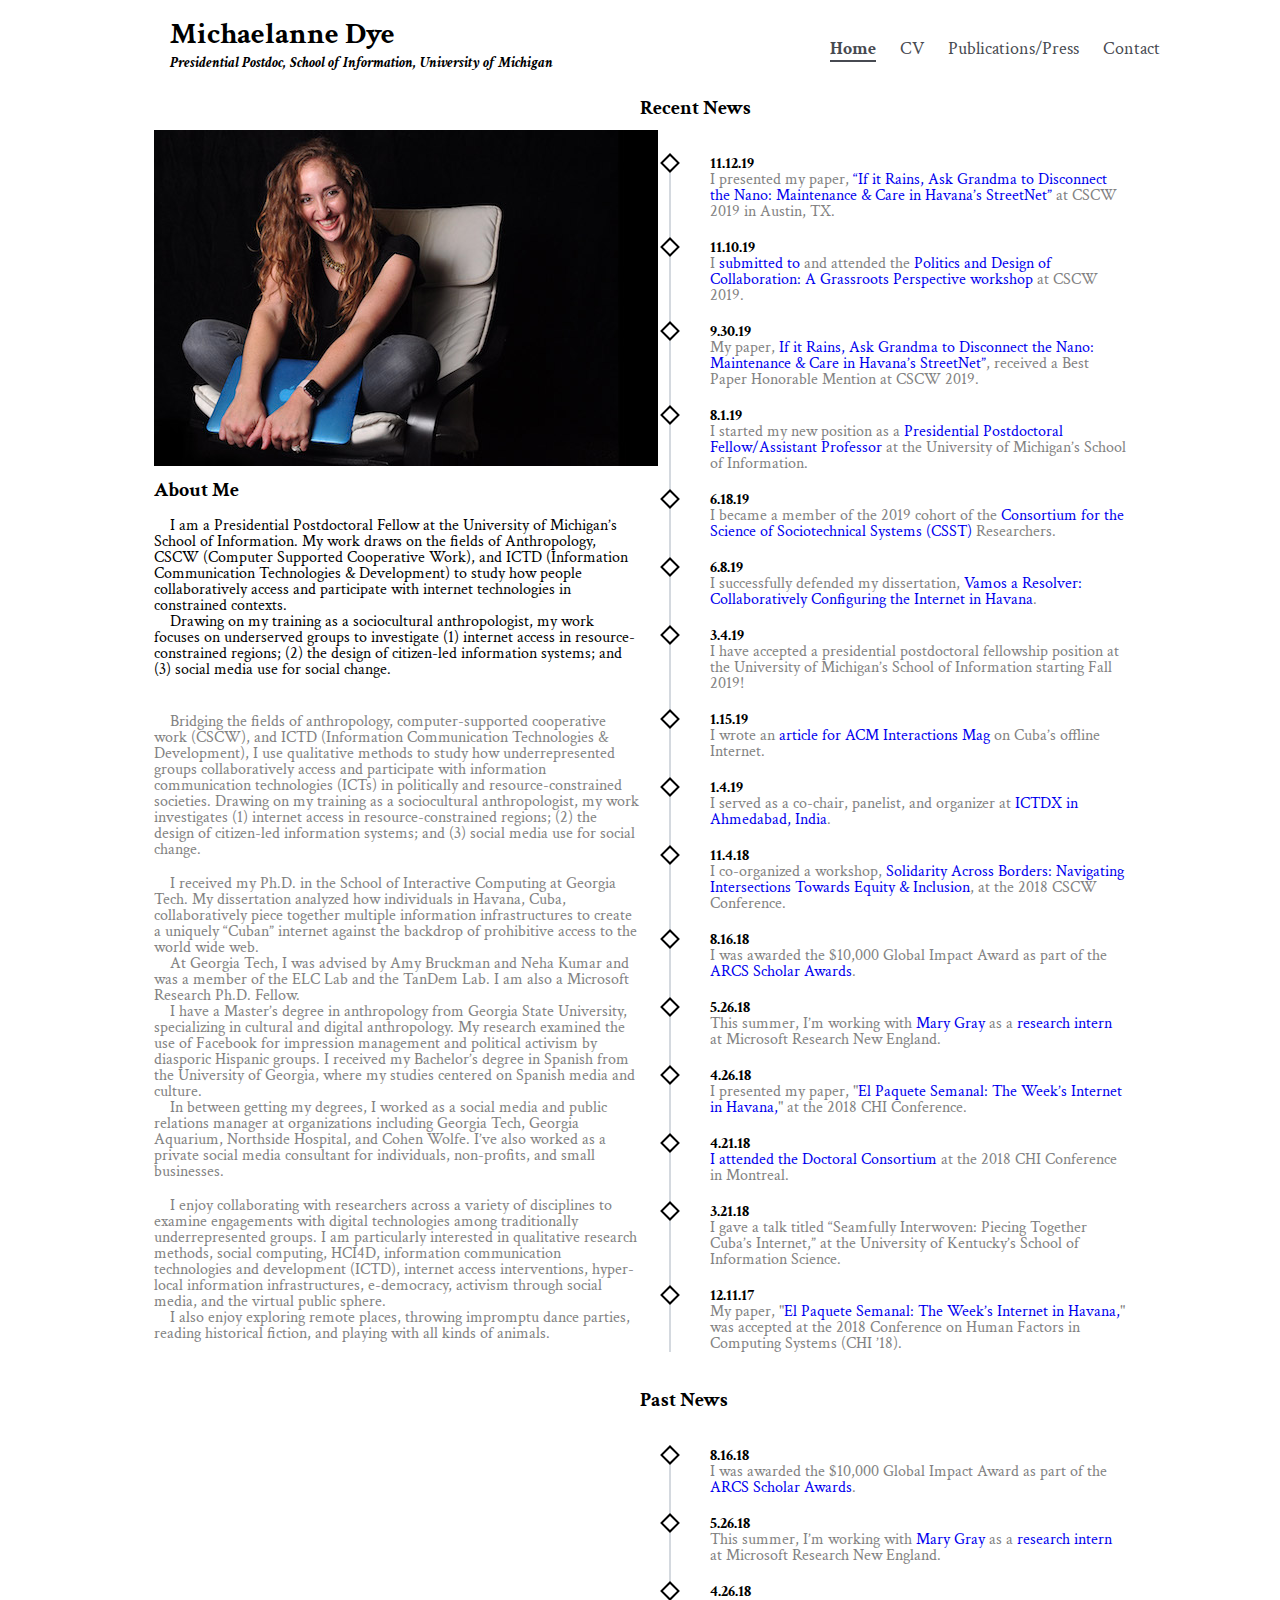
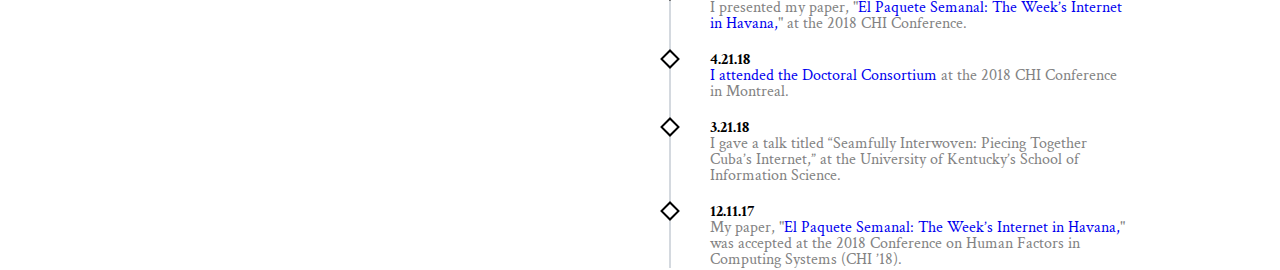
==== commit 5b326e02: "Update index.html" ====
--- a/index.html
+++ b/index.html
@@ -3,10 +3,6 @@
 		<meta charset="utf-8">
 		<link rel="stylesheet" type="text/css" href="css/html5reset.css">
 		<link rel="stylesheet" type="text/css" href="css/style.css">
-
-		<link href="//maxcdn.bootstrapcdn.com/bootstrap/4.1.1/css/bootstrap.min.css" rel="stylesheet" id="bootstrap-css">
-		<script src="//maxcdn.bootstrapcdn.com/bootstrap/4.1.1/js/bootstrap.min.js"></script>
-		<script src="//cdnjs.cloudflare.com/ajax/libs/jquery/3.2.1/jquery.min.js"></script>
 
 		<link href="https://fonts.googleapis.com/css?family=Crimson+Text&display=swap" rel="stylesheet">
 
--- a/css/style.css
+++ b/css/style.css
@@ -25,7 +25,7 @@
 }
 
 h2 {
-  font-size: 10px;
+  font-size: 5px;
   padding-top: 8px;
   font-style: italic;
 }
@@ -75,7 +75,7 @@
   grid-column: 2 / span 1;
   grid-row: 1 / -1;
   text-align: right;
-  font-size: 12px;
+  font-size: 15px;
   padding-top: 20px;
 
 
@@ -159,7 +159,7 @@
 }
 
 .about-image {
-  padding-top: 20px;
+  padding-top: 50px;
   grid-column: 2 / 3;
   grid-row: 1 / span 1;
   text-align: center;
@@ -217,7 +217,9 @@
 }
 
 @media screen and (min-width: 600px) and (max-width: 1000px) {
-}
+
+}
+
 
 @media screen and (min-width: 1000px){
 
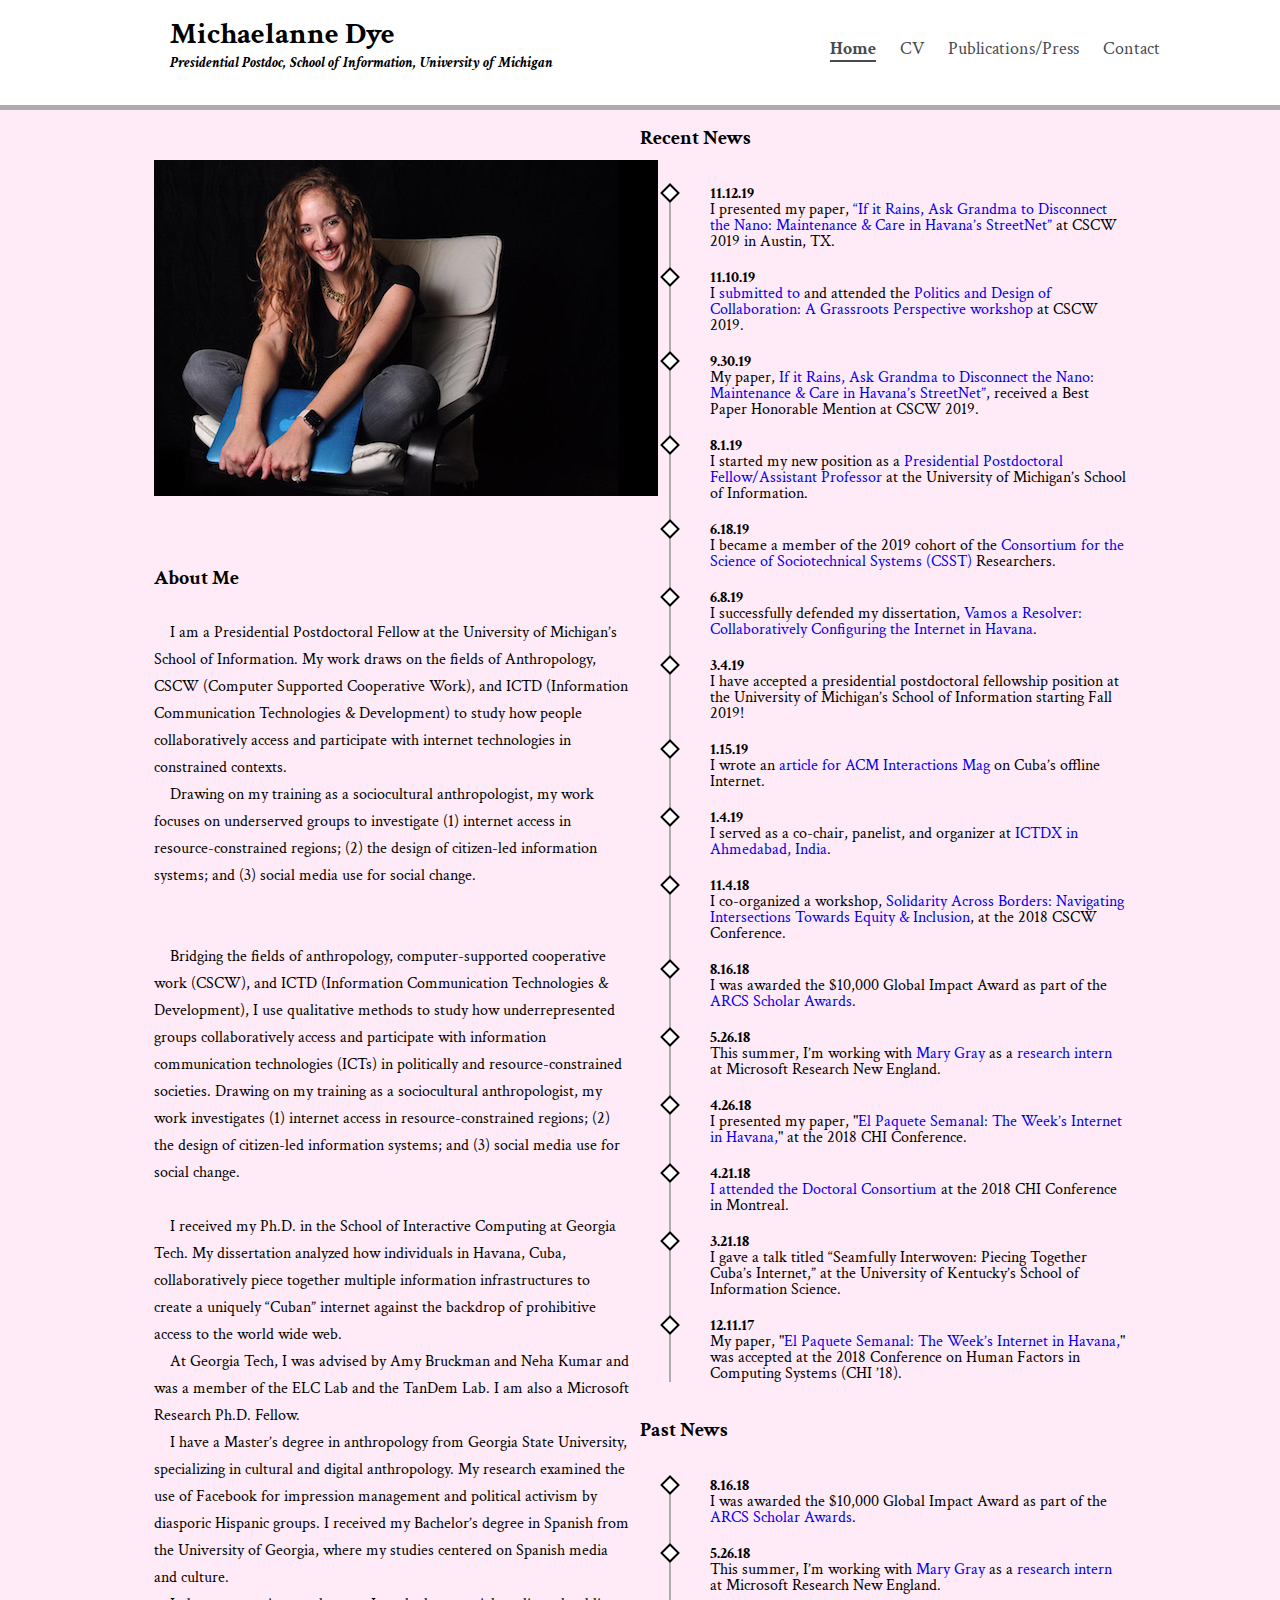
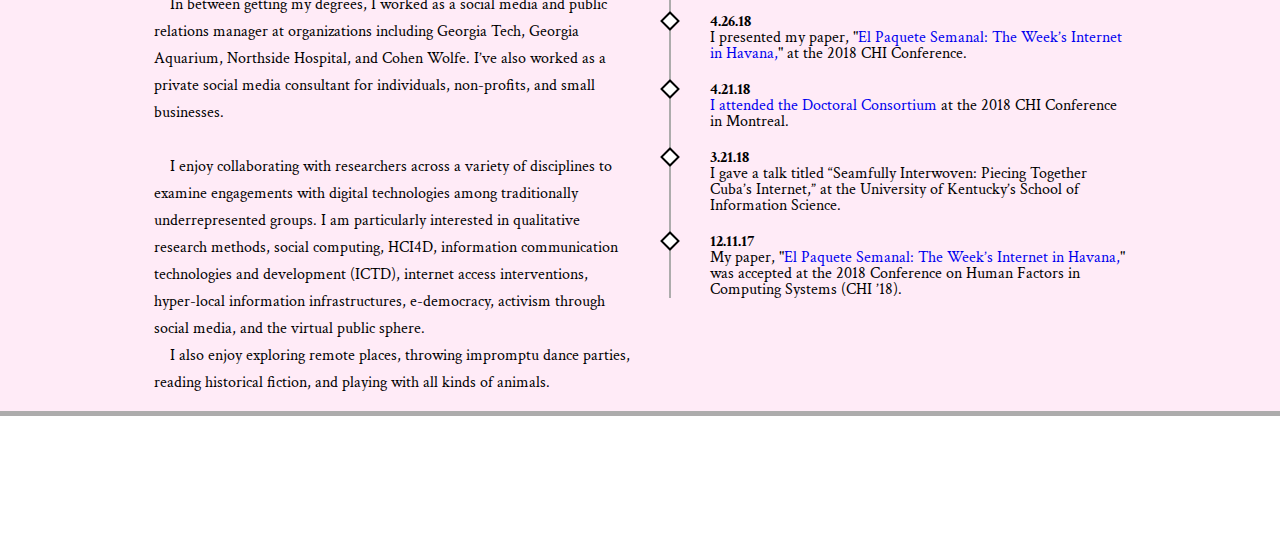
==== commit df0e33e1: "Add files via upload" ====
--- a/index.html
+++ b/index.html
@@ -1,8 +1,16 @@
-<html>
+<!DOCTYPE html>
+<html lang="en">
 	<head>
 		<meta charset="utf-8">
+		<script src="//maxcdn.bootstrapcdn.com/bootstrap/4.1.1/js/bootstrap.min.js"></script>
+		<script src="//cdnjs.cloudflare.com/ajax/libs/jquery/3.2.1/jquery.min.js"></script>
+
 		<link rel="stylesheet" type="text/css" href="css/html5reset.css">
 		<link rel="stylesheet" type="text/css" href="css/style.css">
+
+		<link rel="stylesheet" href="https://use.fontawesome.com/releases/v5.3.1/css/all.css" integrity="sha384-mzrmE5qonljUremFsqc01SB46JvROS7bZs3IO2EmfFsd15uHvIt+Y8vEf7N7fWAU" crossorigin="anonymous">
+
+		<meta name="viewport" content="width=device-width, initial-scale=1.0">
 
 		<link href="https://fonts.googleapis.com/css?family=Crimson+Text&display=swap" rel="stylesheet">
 
@@ -22,14 +30,14 @@
 				<nav>
 					<ul>
 						<li><a href="index.html" class = "active">Home</a></li>
-						<li><a href="about.html">CV</a></li>
+						<li><a href="michaelannedye_cv_2019.pdf">CV</a></li>
 						<li><a href="publications.html">Publications/Press</a></li>
 						<li><a href="contact.html">Contact</a></li>
 					</ul>
 				</nav>
 			</div>
 			<div class = "container">
-				<div class="about-image">
+				<div class="about-image" id = "main_index">
 					<img src="images/michaelanne3.jpg" id = "me" alt = "picture of me">
 				</div>
 				<div class="summary">
@@ -156,10 +164,9 @@
     <footer>
       <div id="footer">
         <div class="footer_container">
-          <a href="mailto:jezzhang@umich.edu" aria-label="Mail" target="_blank"><i class="fas fa-envelope"></i></a>
-          <a href="https://www.linkedin.com/in/jessica-zhang-287b08150/" aria-label="Linkedin" target="_blank"><i class="fab fa-linkedin"></i></a>
-          <a href="https://github.com/jezzhang/" aria-label="Github" target="-blank"><i class="fab fa-github"></i></a>
-          <a href="https://www.facebook.com/jezzhang10" aria-label="Facebook" target="_blank"><i class="fab fa-facebook-square"></i></a>
+          <a href="mailto:mdye@gatech.edu" aria-label="Mail" target="_blank"><i class="fas fa-envelope"></i></a>
+          <a href="https://www.linkedin.com/in/michaelannedye" aria-label="Linkedin" target="_blank"><i class="fab fa-linkedin"></i></a>
+          <a href="http://twitter.com/michaelannedye" aria-label="Twitter" target="-blank"><i class="fab fa-twitter"></i></i></a>
         </div>
       </div>
     </footer>
--- a/css/style.css
+++ b/css/style.css
@@ -5,16 +5,15 @@
 }
 
 body{
-  background-color: white;
+  background-color: #FFEBF7;
   font-size: 18px;
   margin: 0;
   padding: 0;
   font-family: 'Crimson Text', serif;
-
 }
 
 p {
-  color: #828282;
+  color: black;
   font-size: 12px;
 
 }
@@ -39,11 +38,6 @@
 
 
 
-.container {
-  grid-column: 1 / -1;
-  grid-row: 2 / span 1;
-}
-
 .nav{
   vertical-align: middle;
   grid-column: 1 / -1;
@@ -56,8 +50,10 @@
   font-size: 12px;
   background-color: #ffffff;
   padding-top: 20px;
-  margin-left: 20px;
+  padding-left: 20px;
   padding-right: 30px;
+
+  border-bottom: 5px solid #adacac;
 
 }
 
@@ -129,14 +125,22 @@
 
 #footer {
   padding: 60px 0 40px;
-  display: flex;
+  display: inline-block;
+  background-color: white;
   align-items: center;
   justify-content: center;
   text-align: center;
-
   width: 100%;
-}
-
+
+  border-top: 5px solid #adacac;
+}
+
+.fas, .fab {
+    color: #ffb8e2 !important;
+    margin: 0px 20px 10px 20px;
+    font-size: 30px;
+
+}
 
 
 
@@ -145,7 +149,7 @@
 .wrapper{
   display: grid;
   grid-template-columns: 1fr;
-  grid-template-rows: 80px 1fr 80px;
+  grid-template-rows: 110px 1fr 80px;
 
 }
 
@@ -170,7 +174,10 @@
   grid-column: 2 / 3;
   grid-row: 3 / 4;
   padding-bottom: 90px;
-}
+  padding-right: 2%;
+  line-height: 1.5em;
+}
+
 
 .news {
   grid-column: 2 / 3;
@@ -190,7 +197,7 @@
 }
 ul.timeline:before {
     content: ' ';
-    background: #d4d9df;
+    background: #adacac;
     display: inline-block;
     position: absolute;
     left: 29px;
@@ -207,7 +214,6 @@
     background: white;
     display: inline-block;
     position: absolute;
-    /* border-radius: 50%; */
     transform: rotate(45deg);
     border: 2px solid black;
     left: 23px;
@@ -216,7 +222,99 @@
     z-index: 400;
 }
 
-@media screen and (min-width: 600px) and (max-width: 1000px) {
+
+/* publication page styling */
+
+.publications {
+  padding-top: 40px;
+  grid-column: 2 / 4;
+  grid-row: 1 / 3;
+}
+
+.year{
+  font-weight: bold;
+  font-size: 28px;
+  /* padding-left: 30px; */
+  padding-bottom: 15px;
+  font-style: italic;
+}
+.pub{
+  padding-bottom: 10px;
+  font-size: 20px;
+  text-decoration: underline;
+}
+.pub1{
+  padding-left: 7%;
+  padding-right: 7%;
+}
+
+/*contact page styling*/
+
+.contact_image {
+  display: none;
+}
+
+.contact_text_info {
+  color: #828282;
+  padding-top: 1%;
+  text-align: center;
+  line-height: 1.3em;
+}
+
+.email_form{
+  text-align: center;
+  line-height: 2.5em;
+}
+
+form{
+  display:inline-block;
+  text-align: left;
+}
+
+.info_labels, label, #form_title {
+  color: #5C5C5C;
+  font-weight: bold;
+  font-size: 17px;
+}
+
+input {
+  padding: 0;
+}
+
+.contact_building_img {
+  display: none;
+}
+
+@media screen and (min-width: 600px) {
+
+  /*Contact page styling*/
+  .contact_image {
+    display: inline-block;
+    grid-column: 2 / 3;
+    grid-row: 1 / span 1;
+  }
+
+  #rose{
+    width: 50%;
+    padding-top: 10%;
+    padding-left: 25%;
+  }
+
+  .contact_text_info {
+    grid-column: 3 / 4;
+    grid-row: 1 / span 1;
+    text-align: left;
+    padding-top: 10%;
+  }
+
+  #form_title {
+    font-size: 1.2em;
+  }
+
+  .email_form{
+    grid-column: 2 / -1;
+    grid-row: 2 / -1;
+  }
 
 }
 
@@ -265,7 +363,7 @@
   .container{
     display: grid;
     grid-template-columns: 12% 38% 38% 12%;
-    grid-template-rows: 400px 400px;
+    grid-template-rows: 25% 25% 50%;
 
   }
 
@@ -274,8 +372,6 @@
     grid-row: 1 / span 1;
 
     text-align: left;
-
-    }
   }
 
   .summary {
@@ -289,4 +385,29 @@
     grid-row: 1 / -1;
     padding-top: 0px;
   }
-}
+
+/*Contact page*/
+form {
+  border: 2.3px dashed #3F3E3E;
+  padding: 4% 10% 4% 10%;
+  border-radius: 7%;
+}
+
+.email_form{
+  grid-column: 2 / 3;
+  grid-row: 3 / -1;
+}
+
+.contact_building_img{
+  display: inline-block;
+  grid-column: 3 / 4;
+  grid-row: 3 / -1;
+}
+
+#cont_building_image{
+  width: 100%;
+  height: auto;
+}
+
+
+}
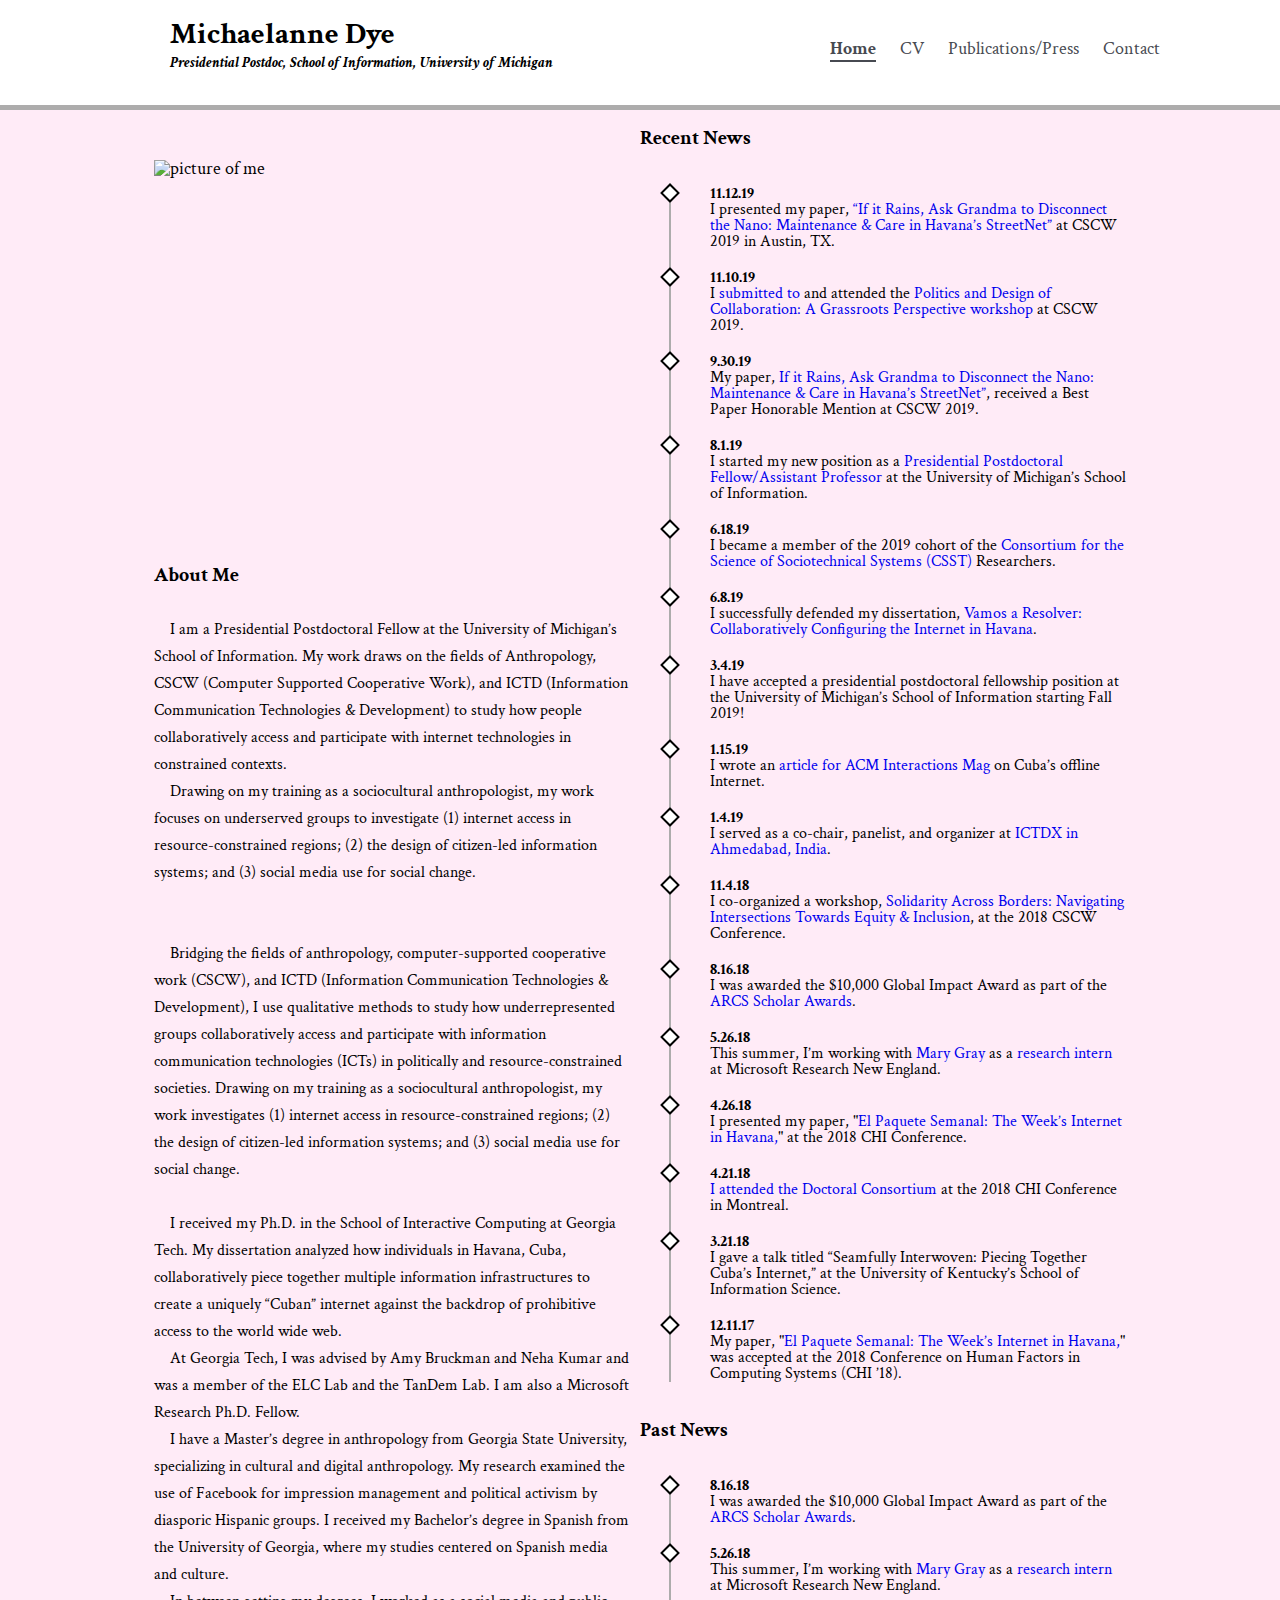
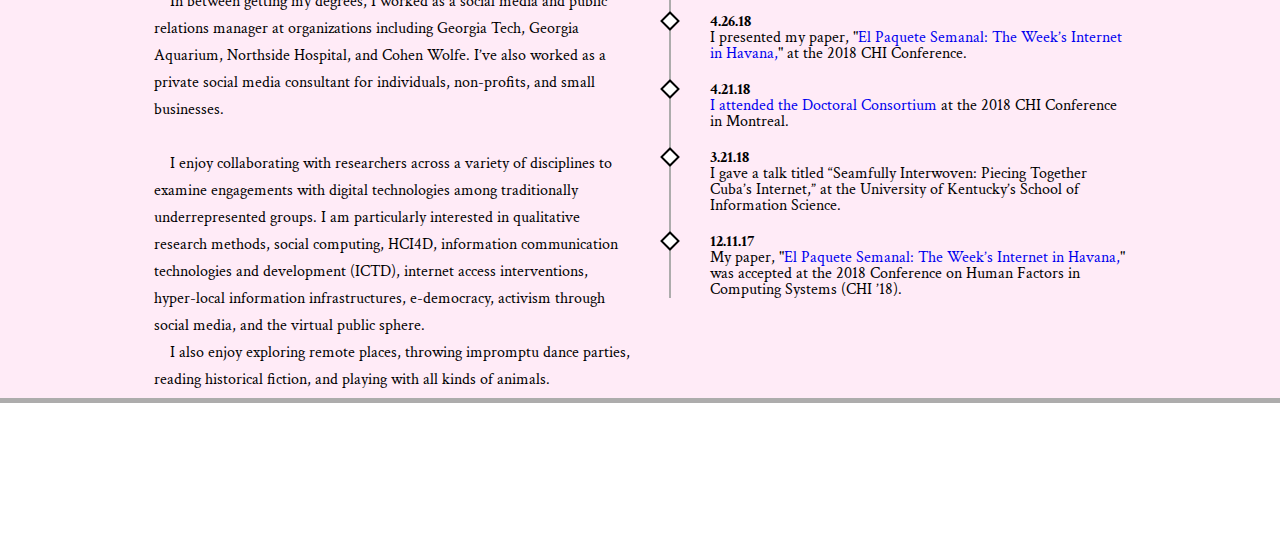
==== commit a02d003b: "fixing small bootstrap error" ====
--- a/index.html
+++ b/index.html
@@ -2,15 +2,15 @@
 <html lang="en">
 	<head>
 		<meta charset="utf-8">
+		<script src="//cdnjs.cloudflare.com/ajax/libs/jquery/3.2.1/jquery.min.js"></script>
 		<script src="//maxcdn.bootstrapcdn.com/bootstrap/4.1.1/js/bootstrap.min.js"></script>
-		<script src="//cdnjs.cloudflare.com/ajax/libs/jquery/3.2.1/jquery.min.js"></script>
-
+		
 		<link rel="stylesheet" type="text/css" href="css/html5reset.css">
 		<link rel="stylesheet" type="text/css" href="css/style.css">
 
+		<meta name="viewport" content="width=device-width, initial-scale=1.0">
+
 		<link rel="stylesheet" href="https://use.fontawesome.com/releases/v5.3.1/css/all.css" integrity="sha384-mzrmE5qonljUremFsqc01SB46JvROS7bZs3IO2EmfFsd15uHvIt+Y8vEf7N7fWAU" crossorigin="anonymous">
-
-		<meta name="viewport" content="width=device-width, initial-scale=1.0">
 
 		<link href="https://fonts.googleapis.com/css?family=Crimson+Text&display=swap" rel="stylesheet">
 
@@ -20,7 +20,7 @@
 	</head>
 
 	<body>
-    <div class="skip"><a href="#main_index">Skip to Main Content</a></div>
+		<div class="skip"><a href="#main_index">Skip to Main Content</a></div>
     <div class="wrapper">
 			<div class = "nav">
 				<header id="main">
@@ -37,10 +37,10 @@
 				</nav>
 			</div>
 			<div class = "container">
-				<div class="about-image" id = "main_index">
-					<img src="images/michaelanne3.jpg" id = "me" alt = "picture of me">
+				<div class="about-image">
+					<img src="images/michaelanne2.jpg" id = "me" alt = "picture of me">
 				</div>
-				<div class="summary">
+				<div class="summary" id = "main_index">
 					<h3>About Me</h3>
 					<br>
 					<p class = "important_about">&nbsp;&nbsp;&nbsp;&nbsp;I am a Presidential Postdoctoral Fellow at the University of Michigan’s School of Information.  My work draws on the fields of Anthropology, CSCW (Computer Supported Cooperative Work), and ICTD (Information Communication Technologies & Development) to study how people collaboratively access and participate with internet technologies in constrained contexts.</p>
@@ -166,7 +166,7 @@
         <div class="footer_container">
           <a href="mailto:mdye@gatech.edu" aria-label="Mail" target="_blank"><i class="fas fa-envelope"></i></a>
           <a href="https://www.linkedin.com/in/michaelannedye" aria-label="Linkedin" target="_blank"><i class="fab fa-linkedin"></i></a>
-          <a href="http://twitter.com/michaelannedye" aria-label="Twitter" target="-blank"><i class="fab fa-twitter"></i></i></a>
+          <a href="http://twitter.com/michaelannedye" aria-label="Twitter" target="-blank"><i class="fab fa-twitter"></i></a>
         </div>
       </div>
     </footer>
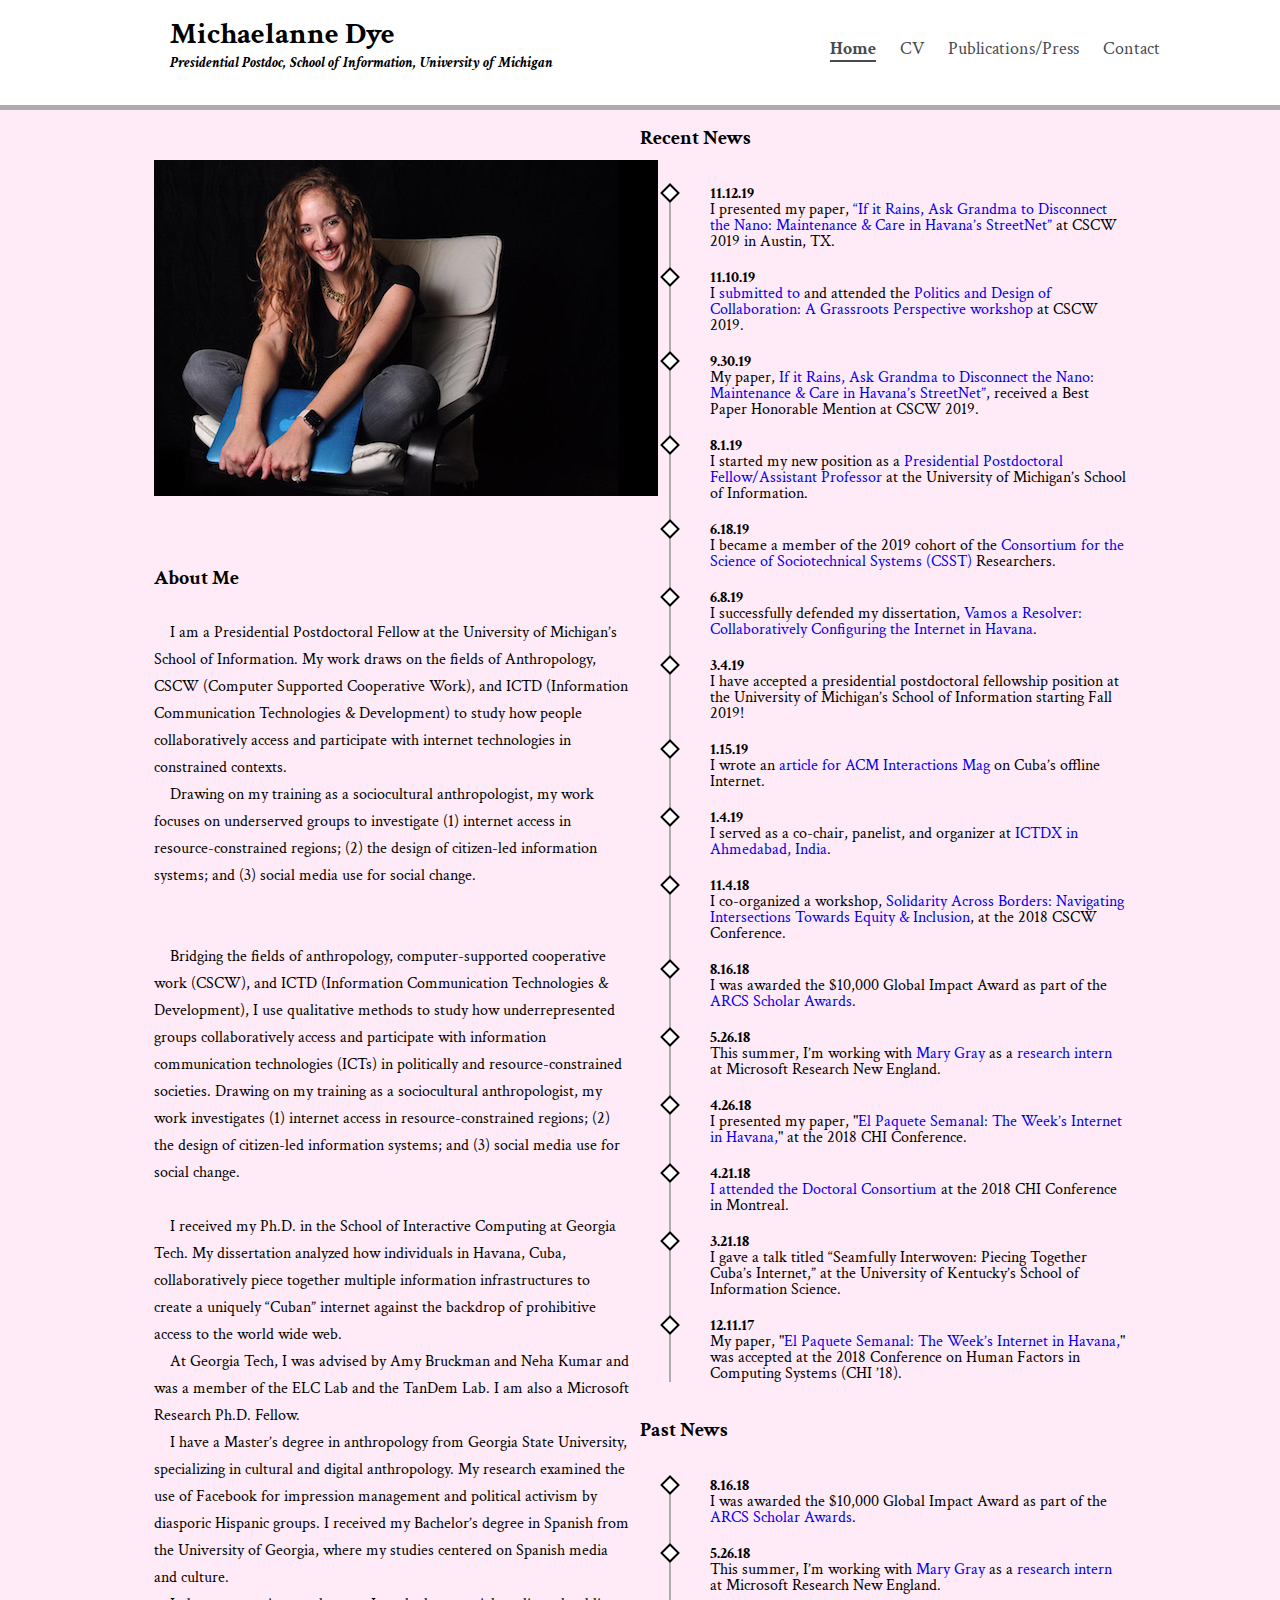
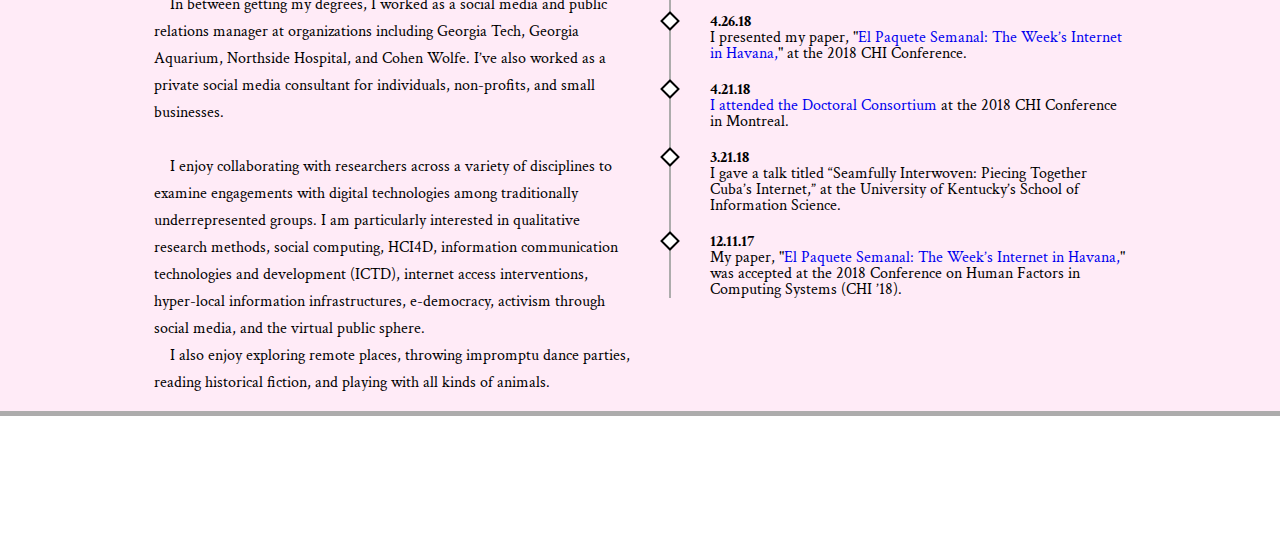
==== commit 2c8f2f1d: "Add files via upload" ====
--- a/index.html
+++ b/index.html
@@ -2,9 +2,9 @@
 <html lang="en">
 	<head>
 		<meta charset="utf-8">
+		<script src="//maxcdn.bootstrapcdn.com/bootstrap/4.1.1/js/bootstrap.min.js"></script>
 		<script src="//cdnjs.cloudflare.com/ajax/libs/jquery/3.2.1/jquery.min.js"></script>
-		<script src="//maxcdn.bootstrapcdn.com/bootstrap/4.1.1/js/bootstrap.min.js"></script>
-		
+
 		<link rel="stylesheet" type="text/css" href="css/html5reset.css">
 		<link rel="stylesheet" type="text/css" href="css/style.css">
 
@@ -38,9 +38,9 @@
 			</div>
 			<div class = "container">
 				<div class="about-image">
-					<img src="images/michaelanne2.jpg" id = "me" alt = "picture of me">
+					<img src="images/michaelanne3.jpg" id = "me" alt = "picture of me">
 				</div>
-				<div class="summary" id = "main_index">
+				<div class="summary">
 					<h3>About Me</h3>
 					<br>
 					<p class = "important_about">&nbsp;&nbsp;&nbsp;&nbsp;I am a Presidential Postdoctoral Fellow at the University of Michigan’s School of Information.  My work draws on the fields of Anthropology, CSCW (Computer Supported Cooperative Work), and ICTD (Information Communication Technologies & Development) to study how people collaboratively access and participate with internet technologies in constrained contexts.</p>
@@ -166,7 +166,7 @@
         <div class="footer_container">
           <a href="mailto:mdye@gatech.edu" aria-label="Mail" target="_blank"><i class="fas fa-envelope"></i></a>
           <a href="https://www.linkedin.com/in/michaelannedye" aria-label="Linkedin" target="_blank"><i class="fab fa-linkedin"></i></a>
-          <a href="http://twitter.com/michaelannedye" aria-label="Twitter" target="-blank"><i class="fab fa-twitter"></i></a>
+          <a href="http://twitter.com/michaelannedye" aria-label="Twitter" target="-blank"><i class="fab fa-twitter"></i></i></a>
         </div>
       </div>
     </footer>
--- a/css/style.css
+++ b/css/style.css
@@ -24,7 +24,7 @@
 }
 
 h2 {
-  font-size: 5px;
+  font-size: 8px;
   padding-top: 8px;
   font-style: italic;
 }
@@ -71,7 +71,7 @@
   grid-column: 2 / span 1;
   grid-row: 1 / -1;
   text-align: right;
-  font-size: 15px;
+  font-size: 12px;
   padding-top: 20px;
 
 
@@ -143,7 +143,6 @@
 }
 
 
-
 /* home page styling */
 
 .wrapper{
@@ -168,21 +167,23 @@
   grid-row: 1 / span 1;
   text-align: center;
 
+
+
 }
 
 .summary {
   grid-column: 2 / 3;
   grid-row: 3 / 4;
-  padding-bottom: 90px;
+  /* padding-bottom: 90px; */
   padding-right: 2%;
-  line-height: 1.5em;
+  line-height: 1em;
 }
 
 
 .news {
   grid-column: 2 / 3;
   grid-row: 3 / -1;
-  padding-top: 90px;
+  /* padding-top: 90px; */
 }
 
 
@@ -378,6 +379,7 @@
     grid-column: 2 / span 1;
     grid-row: 2 / span 1;
     padding-bottom: 0px;
+    line-height: 1.5em;
   }
 
   .news {
